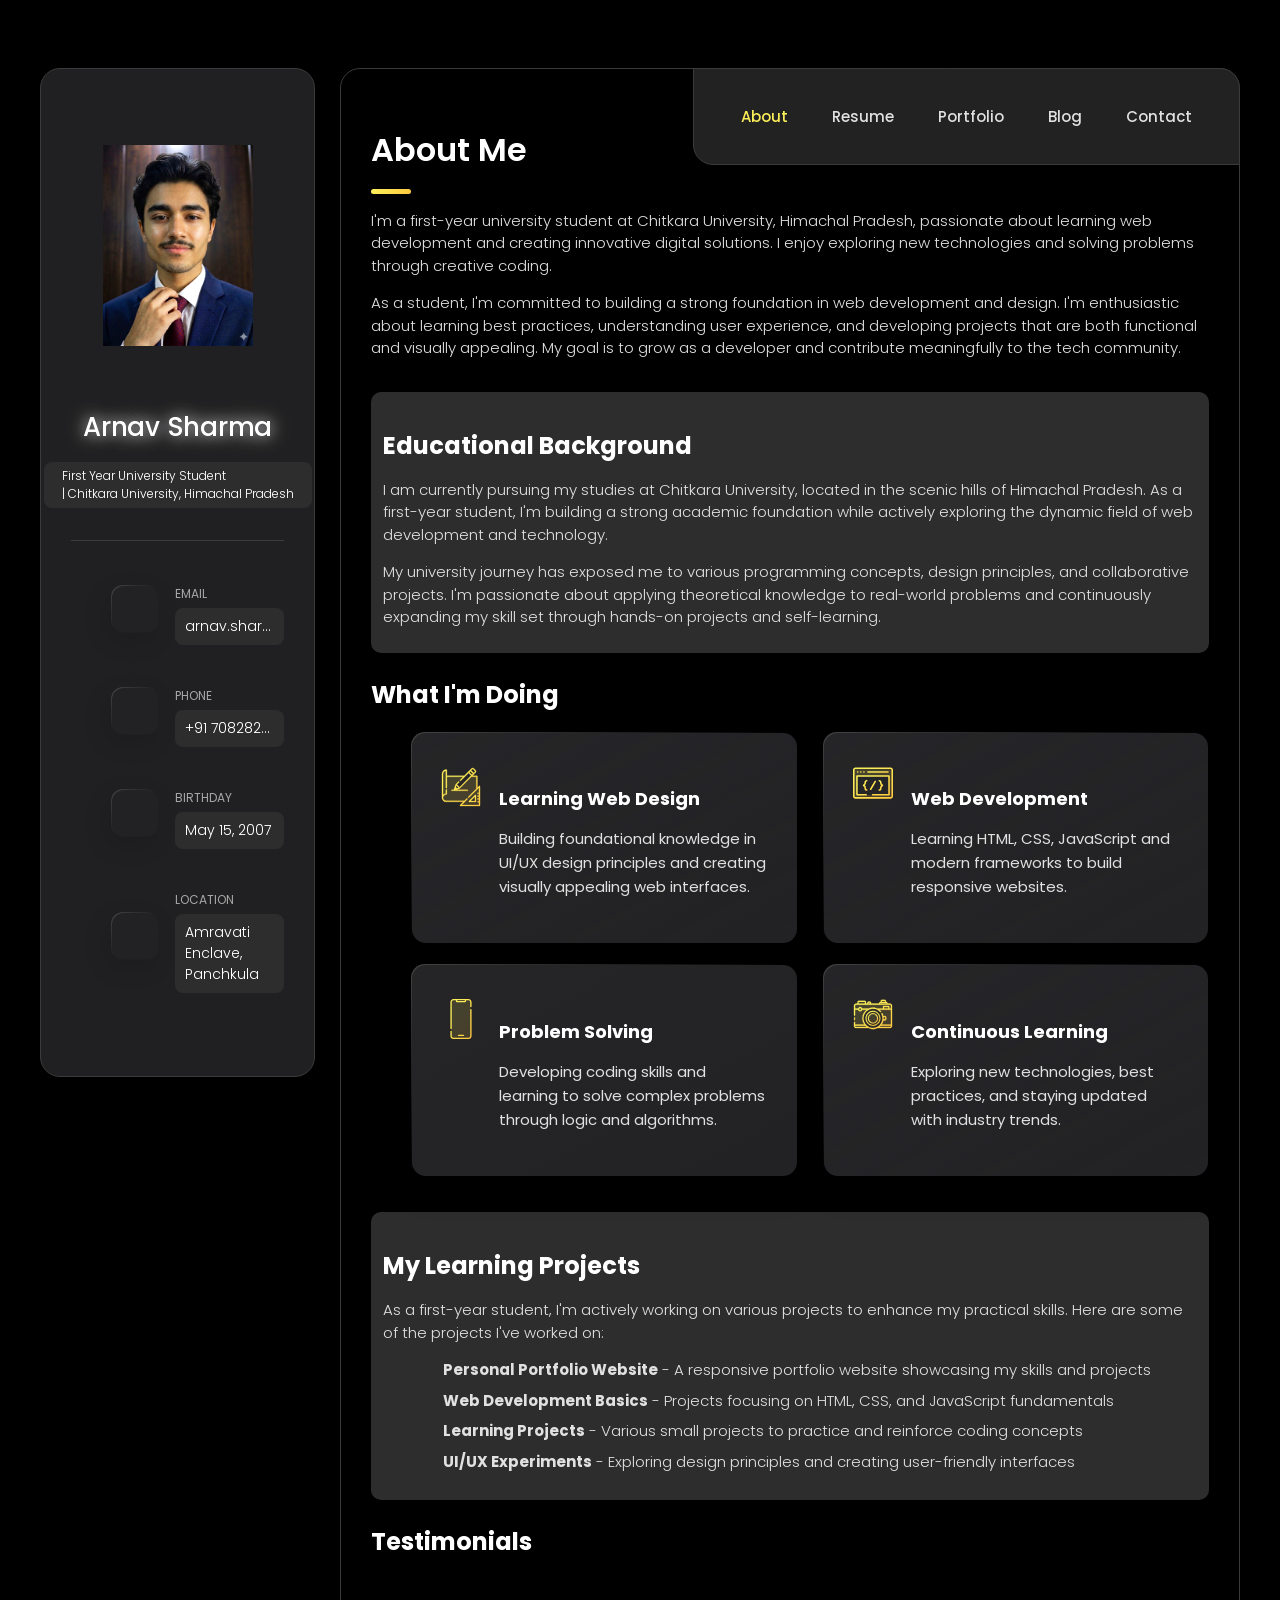
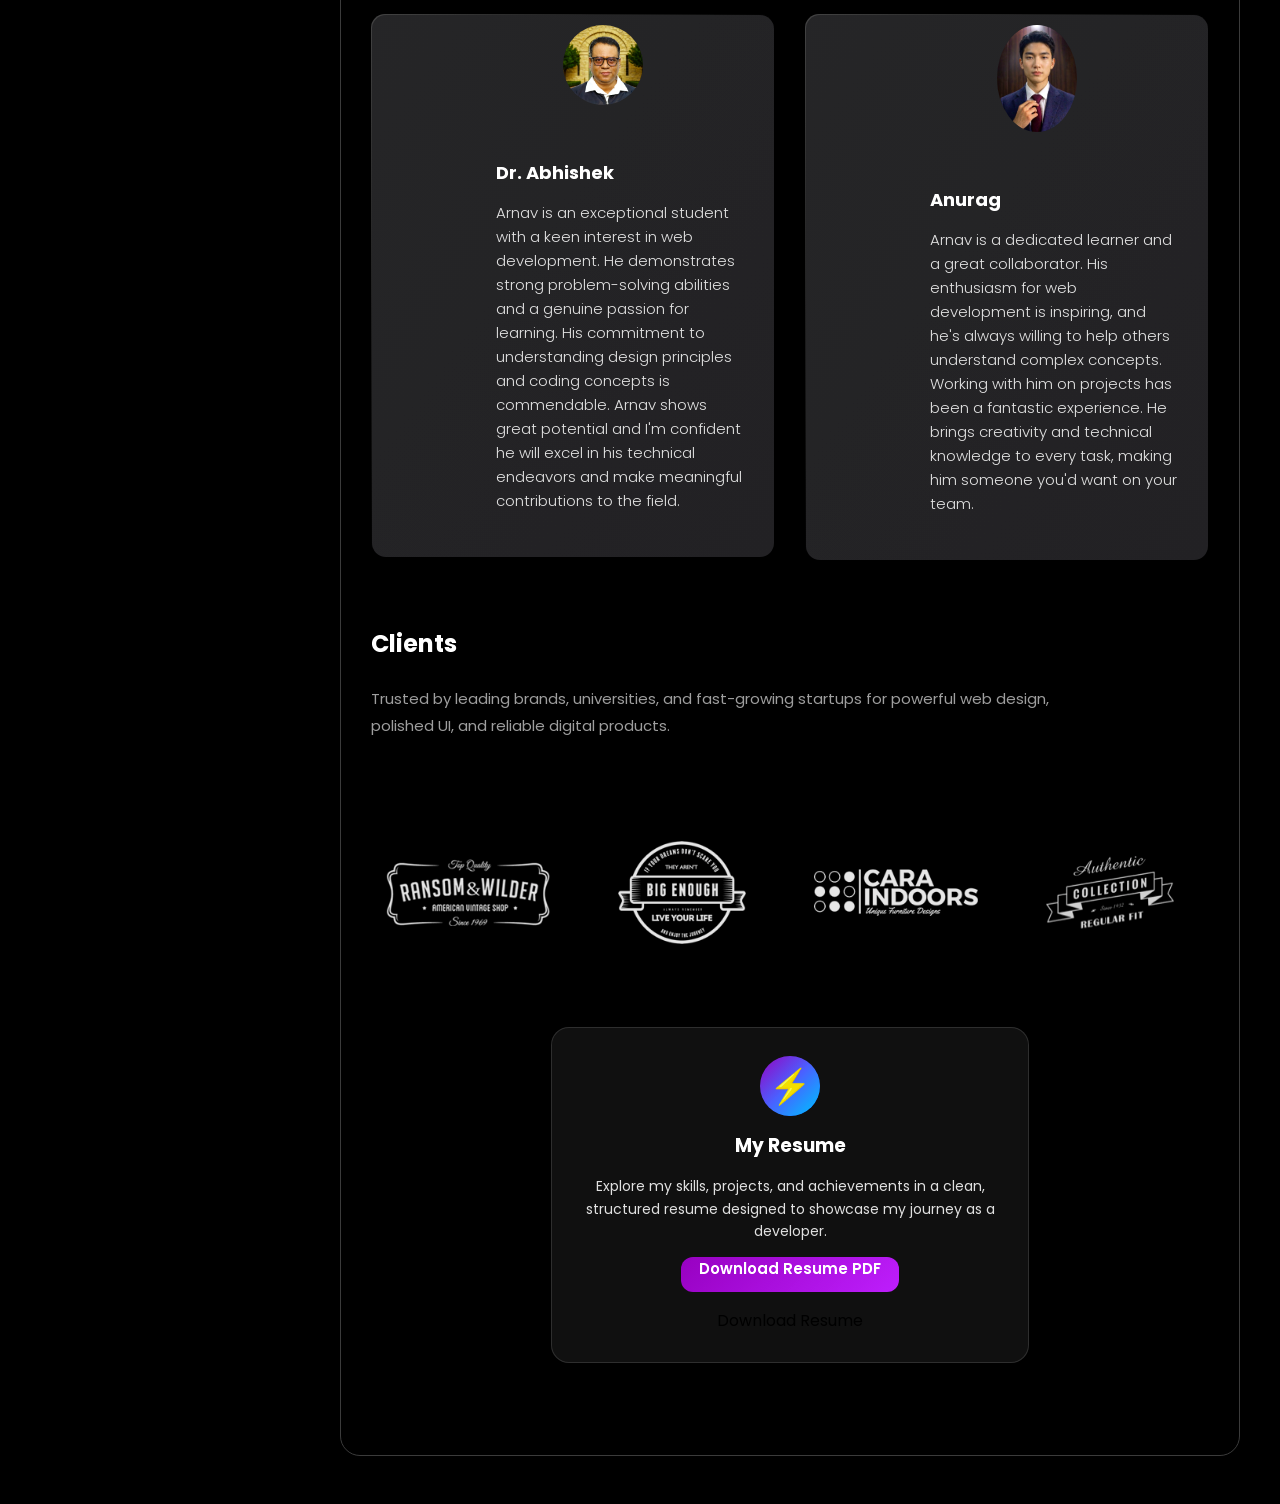
==== index.arnav.html @ 57cefc67 "Add portfolio websites files" ====
<!DOCTYPE html>
<html lang="en">

<head>
  <meta charset="UTF-8">
  <meta http-equiv="X-UA-Compatible" content="IE=edge">
  <meta name="viewport" content="width=device-width, initial-scale=1.0">
  <title>vCard - Personal Portfolio</title>

  <!--
    - favicon
  -->
  <link rel="shortcut icon" href="./assets/images/logo.ico" type="image/x-icon">

  <!--
    - custom css link
  -->
  <link rel="stylesheet" href="./assets/css/style.css">

  <!--
    - google font link
  -->
  <link rel="preconnect" href="https://fonts.googleapis.com">
  <link rel="preconnect" href="https://fonts.gstatic.com" crossorigin>
  <link href="https://fonts.googleapis.com/css2?family=Poppins:wght@300;400;500;600&display=swap" rel="stylesheet">
</head>

<body>

  <!--
    - #MAIN
  -->

  <main>

    <!--
      - #SIDEBAR
    -->

    <aside class="sidebar" data-sidebar>

      <div class="sidebar-info">

        <figure class="avatar-box">
          <img src="WhatsApp Image 2026-04-29 at 12.35.06 PM.jpeg" alt="Arnav Sharma" width="80">
        </figure>

        <div class="info-content">
          <h1 class="name" title="Arnav Sharma">Arnav Sharma</h1>

          <p class="title">First Year University Student<br>| Chitkara University, Himachal Pradesh</p>
        </div>

        <button class="info_more-btn" data-sidebar-btn>
          <span>Show Contacts</span>

          <ion-icon name="chevron-down"></ion-icon>
        </button>

      </div>

      <div class="sidebar-info_more">

        <div class="separator"></div>

        <ul class="contacts-list">

          <li class="contact-item">

            <div class="icon-box">
              <ion-icon name="mail-outline"></ion-icon>
            </div>

            <div class="contact-info">
              <p class="contact-title">Email</p>

              <a href="mailto:arnav.sharma@chitkara.edu.in" class="contact-link">arnav.sharma@chitkara.edu.in</a>
            </div>

          </li>

          <li class="contact-item">

            <div class="icon-box">
              <ion-icon name="phone-portrait-outline"></ion-icon>
            </div>

            <div class="contact-info">
              <p class="contact-title">Phone</p>

              <a href="tel:+917082828419" class="contact-link">+91 7082828419</a>
            </div>

          </li>

          <li class="contact-item">

            <div class="icon-box">
              <ion-icon name="calendar-outline"></ion-icon>
            </div>

            <div class="contact-info">
              <p class="contact-title">Birthday</p>

              <time datetime="2007-05-15">May 15, 2007</time>
            </div>

          </li>

          <li class="contact-item">

            <div class="icon-box">
              <ion-icon name="location-outline"></ion-icon>
            </div>

            <div class="contact-info">
              <p class="contact-title">Location</p>

              <address>Amravati Enclave, Panchkula</address>
            </div>

          </li>

        </ul>

        <div class="separator"></div>

        <ul class="social-list">

          <li class="social-item">
            <a href="#" class="social-link">
              <ion-icon class = "socials-icons" name="logo-facebook"></ion-icon>
            </a>
          </li>

          <li class="social-item">
            <a href="#" class="social-link">
              <ion-icon class = "socials-icons" name="logo-twitter"></ion-icon>
            </a>
          </li>

          <li class="social-item">
            <a href="#" class="social-link">
              <ion-icon class = "socials-icons" name="logo-instagram"></ion-icon>
            </a>
          </li>

        </ul>

      </div>

    </aside>





    <!--
      - #main-content
    -->

    <div class="main-content">

      <!--
        - #NAVBAR
      -->

      <nav class="navbar">

        <ul class="navbar-list">

          <li class="navbar-item">
            <button class="navbar-link  active" data-nav-link>About</button>
          </li>

          <li class="navbar-item">
            <button class="navbar-link" data-nav-link>Resume</button>
          </li>

          <li class="navbar-item">
            <button class="navbar-link" data-nav-link>Portfolio</button>
          </li>

          <li class="navbar-item">
            <button class="navbar-link" data-nav-link>Blog</button>
          </li>

          <li class="navbar-item">
            <button class="navbar-link" data-nav-link>Contact</button>
          </li>

        </ul>

      </nav>





      <!--
        - #ABOUT
      -->

      <article class="about  active" data-page="about">

        <header>
          <h2 class="h2 article-title">About me</h2>
        </header>

        <section class="about-text">
          <p>
            I'm a first-year university student at Chitkara University, Himachal Pradesh, passionate about learning web development and creating innovative digital solutions. I enjoy exploring new technologies and solving problems through creative coding.
          </p>

          <p>
            As a student, I'm committed to building a strong foundation in web development and design. I'm enthusiastic about learning best practices, understanding user experience, and developing projects that are both functional and visually appealing. My goal is to grow as a developer and contribute meaningfully to the tech community.
          </p>
        </section>
        



        <!--
          - bio
        -->

        <section class="about-bio">
          <h3 class="h3">Educational Background</h3>
          <p>
            I am currently pursuing my studies at Chitkara University, located in the scenic hills of Himachal Pradesh. As a first-year student, I'm building a strong academic foundation while actively exploring the dynamic field of web development and technology.
          </p>
          <p>
            My university journey has exposed me to various programming concepts, design principles, and collaborative projects. I'm passionate about applying theoretical knowledge to real-world problems and continuously expanding my skill set through hands-on projects and self-learning.
          </p>
        </section>


        <!--
          - service
        -->

        <section class="service">

          <h3 class="h3 service-title">What i'm doing</h3>

          <ul class="service-list">

            <li class="service-item">

              <div class="service-icon-box">
                <img src="./assets/images/icon-design.svg
                " alt="design icon" width="40">
              </div>

              <div class="service-content-box">
                <h4 class="h4 service-item-title">Learning Web Design</h4>

                <p class="service-item-text">
                  Building foundational knowledge in UI/UX design principles and creating visually appealing web interfaces.
                </p>
              </div>

            </li>

            <li class="service-item">

              <div class="service-icon-box">
                <img src="./assets/images/icon-dev.svg" alt="Web development icon" width="40">
              </div>

              <div class="service-content-box">
                <h4 class="h4 service-item-title">Web Development</h4>

                <p class="service-item-text">
                  Learning HTML, CSS, JavaScript and modern frameworks to build responsive websites.
                </p>
              </div>

            </li>

            <li class="service-item">

              <div class="service-icon-box">
                <img src="./assets/images/icon-app.svg" alt="mobile app icon" width="40">
              </div>

              <div class="service-content-box">
                <h4 class="h4 service-item-title">Problem Solving</h4>

                <p class="service-item-text">
                  Developing coding skills and learning to solve complex problems through logic and algorithms.
                </p>
              </div>

            </li>

            <li class="service-item">

              <div class="service-icon-box">
                <img src="./assets/images/icon-photo.svg" alt="camera icon" width="40">
              </div>

              <div class="service-content-box">
                <h4 class="h4 service-item-title">Continuous Learning</h4>

                <p class="service-item-text">
                  Exploring new technologies, best practices, and staying updated with industry trends.
                </p>
              </div>

            </li>

          </ul>

        </section>


        <!--
          - projects
        -->

        <section class="my-projects">
          <h3 class="h3">My Learning Projects</h3>
          <p>
            As a first-year student, I'm actively working on various projects to enhance my practical skills. Here are some of the projects I've worked on:
          </p>
          <ul style="margin-left: 20px; margin-top: 15px; color: var(--light-gray);">
            <li><strong>Personal Portfolio Website</strong> - A responsive portfolio website showcasing my skills and projects</li>
            <li><strong>Web Development Basics</strong> - Projects focusing on HTML, CSS, and JavaScript fundamentals</li>
            <li><strong>Learning Projects</strong> - Various small projects to practice and reinforce coding concepts</li>
            <li><strong>UI/UX Experiments</strong> - Exploring design principles and creating user-friendly interfaces</li>
          </ul>
        </section>


        <!--
          - testimonials
        -->

        <section class="testimonials">

          <h3 class="h3 testimonials-title">Testimonials</h3>

          <ul class="testimonials-list has-scrollbar">

            <li class="testimonials-item">
              <div class="content-card" data-testimonials-item>

                <figure class="testimonials-avatar-box">
                  <img src="bee19db7-6e1a-4651-941e-a74f822f8a01 (5).png" alt="Dr. Abhishek" width="60" data-testimonials-avatar>
                </figure>

                <h4 class="h4 testimonials-item-title" data-testimonials-title>Dr. Abhishek</h4>

                <div class="testimonials-text" data-testimonials-text>
                  <p>
                    Arnav is an exceptional student with a keen interest in web development. He demonstrates strong problem-solving abilities and a genuine passion for learning. His commitment to understanding design principles and coding concepts is commendable. Arnav shows great potential and I'm confident he will excel in his technical endeavors and make meaningful contributions to the field.
                  </p>
                </div>

              </div>
            </li>

            <li class="testimonials-item">
              <div class="content-card" data-testimonials-item>

                <figure class="testimonials-avatar-box">
                  <img src="WhatsApp Image 2026-04-29 at 10.37.47 PM.jpeg" alt="Anurag" width="60" data-testimonials-avatar>
                </figure>

                <h4 class="h4 testimonials-item-title" data-testimonials-title>Anurag</h4>

                <div class="testimonials-text" data-testimonials-text>
                  <p>
                    Arnav is a dedicated learner and a great collaborator. His enthusiasm for web development is inspiring, and he's always willing to help others understand complex concepts. Working with him on projects has been a fantastic experience. He brings creativity and technical knowledge to every task, making him someone you'd want on your team.
                  </p>
                </div>

              </div>
            </li>

          </ul>

        </section>


        <!--
          - testimonials modal
        -->

        <div class="modal-container" data-modal-container>

          <div class="overlay" data-overlay></div>

          <section class="testimonials-modal">

            <button class="modal-close-btn" data-modal-close-btn>
              <ion-icon name="close-outline"></ion-icon>
            </button>

            <div class="modal-img-wrapper">
              <figure class="modal-avatar-box">
                <img src="bee19db7-6e1a-4651-941e-a74f822f8a01 (5).png" alt="Dr. Abhishek" width="80" data-modal-img>
              </figure>

              <img src="" alt="quote icon">
            </div>

            <div class="modal-content">

              <h4 class="h3 modal-title" data-modal-title>Dr. Abhishek</h4>

              <time datetime="2025-04-28">28 April, 2025</time>

              <div data-modal-text>
                <p>
                  Arnav is an exceptional student with a keen interest in web development. He demonstrates strong problem-solving abilities and a genuine passion for learning. His commitment to understanding design principles and coding concepts is commendable. Arnav shows great potential and I'm confident he will excel in his technical endeavors and make meaningful contributions to the field.
                </p>
              </div>

            </div>

          </section>

        </div>


        <!--
          - clients
        -->

        <section class="clients">

          <h3 class="h3 clients-title">Clients</h3>
          <p class="clients-desc">Trusted by leading brands, universities, and fast-growing startups for powerful web design, polished UI, and reliable digital products.</p>

          <div class="clients-summary highlights-grid">
            <article class="highlight-card">
              <ion-icon name="rocket-outline"></ion-icon>
              <h4>6+ strategic partners</h4>
              <p>Ongoing collaborations with teams focused on quality, speed, and strong user experiences.</p>
            </article>
            <article class="highlight-card">
              <ion-icon name="shield-checkmark-outline"></ion-icon>
              <h4>Trusted delivery</h4>
              <p>Design and development solutions shaped for long-term growth and modern digital standards.</p>
            </article>
          </div>

          <ul class="clients-list has-scrollbar">

            <li class="clients-item">
              <a href="#">
                <img src="./assets/images/logo-1-color.png" alt="client logo">
              </a>
            </li>

            <li class="clients-item">
              <a href="#">
                <img src="./assets/images/logo-2-color.png" alt="client logo">
              </a>
            </li>

            <li class="clients-item">
              <a href="#">
                <img src="./assets/images/logo-3-color.png" alt="client logo">
              </a>
            </li>

            <li class="clients-item">
              <a href="#">
                <img src="./assets/images/logo-4-color.png" alt="client logo">
              </a>
            </li>

            <li class="clients-item">
              <a href="#">
                <img src="./assets/images/logo-5-color.png" alt="client logo">
              </a>
            </li>

            <li class="clients-item">
              <a href="#">
                <img src="./assets/images/logo-6-color.png" alt="client logo">
              </a>
            </li>

          </ul>

        </section>
        <section class="resume" data-page="resume">

          <!-- Download Resume Section -->
<section class="download-resume">

  <div class="download-card">

    <div class="download-icon">⚡</div>

    <h3>My Resume</h3>

    <p>
      Explore my skills, projects, and achievements in a clean, structured resume designed to showcase my journey as a developer.
    </p>

    <button class="download-btn" onclick="downloadResume()">
  Download Resume PDF
</button>
<button onclick="downloadResume()">Download Resume</button>

</section>





  <!-- ✅ Your Resume Download (ONLY HERE) -->
  
      </article>
      <!-- Download Resume Section -->









      <!--
        - #RESUME
      -->

      <article class="resume" data-page="resume">

        <header>
          <h2 class="h2 article-title">Resume</h2>
        </header>

        <section class="timeline">

          <div class="title-wrapper">
            <div class="icon-box">
              <ion-icon name="book-outline"></ion-icon>
            </div>

            <h3 class="h3">Education</h3>
          </div>

          <ol class="timeline-list">

            <li class="timeline-item">

              <h4 class="h4 timeline-item-title">Chitkara University</h4>

              <span>2025 — Present</span>

              <ul class="timeline-point-list">
                <li>Studying Computer Science/Engineering with a strong focus on web development and JavaScript.</li>
                <li>Learning programming concepts, software design principles, and modern front-end development.</li>
                <li>Building hands-on projects and exploring emerging technologies through practice.</li>
              </ul>

            </li>

            <li class="timeline-item">

              <h4 class="h4 timeline-item-title">Senior Secondary Education — Amravati Vidyalaya</h4>

              <span>2022 — 2024</span>

              <ul class="timeline-point-list">
                <li>Completed the Science stream with emphasis on Physics, Chemistry, Mathematics, and introductory JavaScript.</li>
                <li>Developed strong analytical skills, lab experience, and disciplined study habits.</li>
                <li>Participated in science projects, academic competitions, and collaborative learning activities.</li>
              </ul>

            </li>

            <li class="timeline-item">

              <h4 class="h4 timeline-item-title">Secondary Education — Hansraj Public School</h4>

              <span>2020 — 2022</span>

              <ul class="timeline-point-list">
                <li>Studied with high performance in mathematics, science, and English.</li>
                <li>Built a solid academic foundation and gained experience in technology and creative co-curriculars.</li>
                <li>Developed leadership, teamwork, and time management through clubs and events.</li>
              </ul>

            </li>

          </ol>

        </section>

        <section class="timeline">

          <div class="title-wrapper">
            <div class="icon-box">
              <ion-icon name="book-outline"></ion-icon>
            </div>

            <h3 class="h3">Experience</h3>
          </div>

          <ol class="timeline-list">

            <li class="timeline-item">

              <h4 class="h4 timeline-item-title">JavaScript Learning</h4>

              <span>2026 — Present</span>

              <p class="timeline-text">
                Actively learning JavaScript fundamentals, DOM manipulation, and interactive web behavior. Building small projects and practicing problem-solving with scripts, event handling, and modern JavaScript features.
              </p>

            </li>

            <li class="timeline-item">

              <h4 class="h4 timeline-item-title">Web Development Learner</h4>

              <span>2025 — Present</span>

              <p class="timeline-text">
                Currently learning and building web development skills. Working on various projects including responsive websites, HTML/CSS layouts, and JavaScript functionality. Continuously improving my understanding of design patterns and best practices.
              </p>

            </li>

            <li class="timeline-item">

              <h4 class="h4 timeline-item-title">Programming Fundamentals</h4>

              <span>2024 — 2025</span>

              <p class="timeline-text">
                Studied core programming concepts and problem-solving techniques. Developed skills in various programming languages and learned algorithmic thinking. Completed multiple coding exercises and small projects to strengthen coding abilities.
              </p>

            </li>

            <li class="timeline-item">

              <h4 class="h4 timeline-item-title">Project Collaborator</h4>

              <span>2025 — Present</span>

              <p class="timeline-text">
                Collaborated with peers on academic and learning projects. Participated in team-based activities to understand software development workflows. Gained experience in version control, code organization, and collaborative problem-solving.
              </p>

            </li>

          </ol>

        </section>

        <section class="timeline">

          <div class="title-wrapper">
            <div class="icon-box">
              <ion-icon name="rocket-outline"></ion-icon>
            </div>

            <h3 class="h3">Activities</h3>
          </div>

          <ul class="timeline-point-list activities-list">
            <li>Participated in Hackathon HackIndia, collaborating on project ideas and learning rapid prototyping.</li>
            <li>Took part in coding competitions and team challenges to improve problem-solving and technical skills.</li>
            <li>Engaged in community tech events, workshops, and hackathon presentations.</li>
          </ul>

        </section>

        <section class="skill">

          <h3 class="h3 skills-title">My skills</h3>

          <ul class="skills-list content-card">

            <li class="skills-item">
              <div class="title-wrapper">
                <h5 class="h5">HTML</h5>
                <data value="85">85%</data>
              </div>
              <div class="skill-progress-bg">
                <div class="skill-progress-fill" style="width: 85%;"></div>
              </div>
            </li>

            <li class="skills-item">
              <div class="title-wrapper">
                <h5 class="h5">CSS</h5>
                <data value="80">80%</data>
              </div>
              <div class="skill-progress-bg">
                <div class="skill-progress-fill" style="width: 80%;"></div>
              </div>
            </li>

            <li class="skills-item">
              <div class="title-wrapper">
                <h5 class="h5">JavaScript</h5>
                <data value="70">70%</data>
              </div>
              <div class="skill-progress-bg">
                <div class="skill-progress-fill" style="width: 70%;"></div>
              </div>
            </li>

            <li class="skills-item">
              <div class="title-wrapper">
                <h5 class="h5">Problem Solving</h5>
                <data value="75">75%</data>
              </div>
              <div class="skill-progress-bg">
                <div class="skill-progress-fill" style="width: 75%;"></div>
              </div>
            </li>

            <li class="skills-item">
              <div class="title-wrapper">
                <h5 class="h5">UI/UX Design</h5>
                <data value="65">65%</data>
              </div>
              <div class="skill-progress-bg">
                <div class="skill-progress-fill" style="width: 65%;"></div>
              </div>
            </li>

            <li class="skills-item">
              <div class="title-wrapper">
                <h5 class="h5">WordPress</h5>
                <data value="55">55%</data>
              </div>
              <div class="skill-progress-bg">
                <div class="skill-progress-fill" style="width: 55%;"></div>
              </div>
            </li>

          </ul>

        </section>

      </article>





      <!--
        - #PORTFOLIO
      -->

      <article class="portfolio" data-page="portfolio">

        <header>
          <h2 class="h2 article-title">Portfolio</h2>
          <p class="portfolio-desc">Showcase of my projects and learning journey in web development, design, and applications.</p>
        </header>

        <section class="portfolio-stats">
          <div class="stat-box">
            <h4>9+</h4>
            <p>Projects Completed</p>
          </div>
          <div class="stat-box">
            <h4>5</h4>
            <p>Categories</p>
          </div>
          <div class="stat-box">
            <h4>100%</h4>
            <p>Client Satisfaction</p>
          </div>
        </section>

        <section class="projects">
         

          <ul class="filter-list">

            <li class="filter-item">
              <button class="active" data-filter-btn>All</button>
            </li>

            <li class="filter-item">
              <button data-filter-btn>Web design</button>
            </li>

            <li class="filter-item">
              <button data-filter-btn>Applications</button>
            </li>

            <li class="filter-item">
              <button data-filter-btn>Web development</button>
            </li>

            <li class="filter-item">
              <button data-filter-btn>Responsive</button>
            </li>

          </ul>

          <div class="filter-select-box">

            <button class="filter-select" data-select>

              <div class="select-value" data-selecct-value>Select category</div>

              <div class="select-icon">
                <ion-icon name="chevron-down"></ion-icon>
              </div>

            </button>

            <ul class="select-list">

              <li class="select-item">
                <button data-select-item>All</button>
              </li>

              <li class="select-item">
                <button data-select-item>Web design</button>
              </li>

              <li class="select-item">
                <button data-select-item>Applications</button>
              </li>

              <li class="select-item">
                <button data-select-item>Web development</button>
              </li>

            </ul>

          </div>

          <ul class="project-list">

            <li class="project-item  active" data-filter-item data-category="web development">
              <a href="#">

                <figure class="project-img">
                  <div class="project-item-icon-box">
                    <ion-icon name="eye-outline"></ion-icon>
                  </div>

                  <img src="https://blog.hubspot.com/hubfs/Google%20Drive%20Integration/Financial%20website%20design_12023-4.png" alt="finance" loading="lazy">
                </figure>

                <h3 class="project-title">Finance</h3>

                <p class="project-category">Web development</p>

              </a>
            </li>

            <li class="project-item  active" data-filter-item data-category="web development">
              <a href="#">

                <figure class="project-img">
                  <div class="project-item-icon-box">
                    <ion-icon name="eye-outline"></ion-icon>
                  </div>

                  <img src=".\assets\images\project-2.png" alt="orizon" loading="lazy">
                </figure>

                <h3 class="project-title">Orizon</h3>

                <p class="project-category">Web development</p>

              </a>
            </li>

            <li class="project-item  active" data-filter-item data-category="web design">
              <a href="#">

                <figure class="project-img">
                  <div class="project-item-icon-box">
                    <ion-icon name="eye-outline"></ion-icon>
                  </div>

                  <img src="https://cdn.dribbble.com/userupload/17810991/file/original-baef65b2e71393dd1ece69d0d4446f4d.png?resize=1600x1200" alt="fundo" loading="lazy">
                </figure>

                <h3 class="project-title">Fundo</h3>

                <p class="project-category">Web design</p>

              </a>
            </li>

            <li class="project-item  active" data-filter-item data-category="applications">
              <a href="#">

                <figure class="project-img">
                  <div class="project-item-icon-box">
                    <ion-icon name="eye-outline"></ion-icon>
                  </div>

                  <img src="https://r.tourboxtech.com/file/202305/WallpaperAccess.jpg" alt="brawlhalla" loading="lazy">
                </figure>

                <h3 class="project-title">Brawlhalla</h3>

                <p class="project-category">Applications</p>

              </a>
            </li>

            <li class="project-item  active" data-filter-item data-category="web design">
              <a href="#">

                <figure class="project-img">
                  <div class="project-item-icon-box">
                    <ion-icon name="eye-outline"></ion-icon>
                  </div>

                  <img src="./assets/images/project-5.png" alt="dsm." loading="lazy">
                </figure>

                <h3 class="project-title">Product Design</h3>

                <p class="project-category">Web design</p>

              </a>
            </li>

            <li class="project-item  active" data-filter-item data-category="web design">
              <a href="#">

                <figure class="project-img">
                  <div class="project-item-icon-box">
                    <ion-icon name="eye-outline"></ion-icon>
                  </div>

                  <img src="./assets/images/project-6.png" alt="metaspark" loading="lazy">
                </figure>

                <h3 class="project-title">MetaSpark</h3>

                <p class="project-category">Web design</p>

              </a>
            </li>

            <li class="project-item  active" data-filter-item data-category="web development">
              <a href="#">

                <figure class="project-img">
                  <div class="project-item-icon-box">
                    <ion-icon name="eye-outline"></ion-icon>
                  </div>

                  <img src="./assets/images/project-7.png" alt="summary" loading="lazy">
                </figure>

                <h3 class="project-title">Summary</h3>

                <p class="project-category">Web development</p>

              </a>
            </li>

            <li class="project-item  active" data-filter-item data-category="applications">
              <a href="#">

                <figure class="project-img">
                  <div class="project-item-icon-box">
                    <ion-icon name="eye-outline"></ion-icon>
                  </div>

                  <img src="https://graphicsfamily.com/wp-content/uploads/edd/2020/11/Free-Typography-Logo-Design-GraphicsFamily-scaled.jpg" alt="task manager" loading="lazy">
                </figure><br>

                <h3 class="project-title">Logo Design</h3>

                <p class="project-category">Applications</p>

              </a>
            </li>

            <li class="project-item  active" data-filter-item data-category="web development">
              <a href="#">

                <figure class="project-img">
                  <div class="project-item-icon-box">
                    <ion-icon name="eye-outline"></ion-icon>
                  </div>

                  <img src="https://c8.alamy.com/comp/2X6TCM1/[base64].jpg" alt="arrival" loading="lazy">
                </figure>

                <h3 class="project-title">Arrival</h3>

                <p class="project-category">Web development</p>

              </a>
            </li>

            <li class="project-item  active" data-filter-item data-category="responsive">
              <a href="#">

                <figure class="project-img">
                  <div class="project-item-icon-box">
                    <ion-icon name="eye-outline"></ion-icon>
                  </div>

                  <img src="https://tse4.mm.bing.net/th/id/OIP.7Hppai4JUJ5qwaAnyV5zDAHaEe?pid=Api&P=0&h=180" alt="responsive portfolio" loading="lazy">
                </figure>

                <h3 class="project-title">E-Commerce Platform</h3>

                <p class="project-category">Responsive</p>
                <div class="project-description">Modern online shopping platform with cart functionality and payment integration.</div>

              </a>
            </li>

            <li class="project-item  active" data-filter-item data-category="web development">
              <a href="#">

                <figure class="project-img">
                  <div class="project-item-icon-box">
                    <ion-icon name="eye-outline"></ion-icon>
                  </div>

                  <img src="./assets/images/project-2.png" alt="js framework" loading="lazy">
                </figure>

                <h3 class="project-title">Task Management App</h3>

                <p class="project-category">Web development</p>
                <div class="project-description">Interactive task tracker with local storage and real-time updates using JavaScript.</div>

              </a>
            </li>

            <li class="project-item  active" data-filter-item data-category="web design">
              <a href="#">

                <figure class="project-img">
                  <div class="project-item-icon-box">
                    <ion-icon name="eye-outline"></ion-icon>
                  </div>

                  <img src="./assets/images/project-3.jpg" alt="design system" loading="lazy">
                </figure>

                <h3 class="project-title">Design System</h3>

                <p class="project-category">Web design</p>
                <div class="project-description">Complete UI component library with comprehensive style guide and documentation.</div>

              </a>
            </li>

            <li class="project-item  active" data-filter-item data-category="responsive">
              <a href="#">

                <figure class="project-img">
                  <div class="project-item-icon-box">
                    <ion-icon name="eye-outline"></ion-icon>
                  </div>

                  <img src="https://mir-s3-cdn-cf.behance.net/project_modules/max_1200/d3d5cb189706457.65afb4fd935aa.png" alt="mobile app" loading="lazy">
                </figure>

                <h3 class="project-title">Weather Dashboard</h3>

                <p class="project-category">Responsive</p>
                <div class="project-description">Real-time weather tracking with API integration and responsive mobile-first design.</div>

              </a>
            </li>

          </ul>

        </section>

        <section class="project-details">
          <h3 class="h3">Project Highlights</h3>
          <div class="highlights-grid">
            <div class="highlight-card">
              <ion-icon name="code-outline"></ion-icon>
              <h4>Clean Code</h4>
              <p>Well-organized, maintainable code following best practices and design patterns</p>
            </div>
            <div class="highlight-card">
              <ion-icon name="phone-portrait-outline"></ion-icon>
              <h4>Responsive Design</h4>
              <p>Mobile-first approach ensuring perfect display on all devices and screen sizes</p>
            </div>
            <div class="highlight-card">
              <ion-icon name="rocket-outline"></ion-icon>
              <h4>Performance</h4>
              <p>Optimized for speed with efficient loading and smooth user interactions</p>
            </div>
            <div class="highlight-card">
              <ion-icon name="accessibility-outline"></ion-icon>
              <h4>Accessibility</h4>
              <p>WCAG compliant with proper semantic HTML and keyboard navigation</p>
            </div>
          </div>
        </section>

      </article>





      <!--
        - #BLOG
      -->

      <article class="blog" data-page="blog">

        <header>
          <h2 class="h2 article-title">Blog</h2>
          <p class="blog-desc">Insights, tutorials, and stories about web development, design, and learning journey.</p>

          <div class="blog-info-cards">
            <article class="blog-info-card">
              <h4>8 Articles</h4>
              <p>Detailed tutorials, guides, and stories to help you grow as a web developer.</p>
            </article>
            <article class="blog-info-card">
              <h4>5 Categories</h4>
              <p>Learning, Design, JavaScript, UI/UX, and Development.</p>
            </article>
            <article class="blog-info-card">
              <h4>Featured Topic</h4>
              <p>Responsive layout, modern CSS, and interactive UI patterns.</p>
            </article>
          </div>

          <div class="blog-highlight-card">
            <h4>🎯 Featured Development Focus</h4>
            <p>Master advanced techniques for optimal UI rendering, efficient component architecture, and enhanced frontend performance.</p>
          </div>
        </header>

        <section class="blog-search">
          <div class="search-container">
            <div class="search-wrapper">
              <ion-icon class="search-icon" name="search-outline"></ion-icon>
              <input type="text" placeholder="Search blog posts..." class="blog-search-input" id="blogSearchInput">
              <button class="search-clear-btn" id="searchClearBtn" title="Clear search">
                <ion-icon name="close-circle-outline"></ion-icon>
              </button>
              <button class="search-voice-btn" id="searchVoiceBtn" title="Voice search">
                <ion-icon name="mic-outline"></ion-icon>
              </button>
            </div>
            <div class="search-results-info" id="searchResultsInfo"></div>
          </div>
          <div class="blog-tags">
            <button class="tag-filter active" data-tag="all">All</button>
            <button class="tag-filter" data-tag="learning">Learning</button>
            <button class="tag-filter" data-tag="design">Design</button>
            <button class="tag-filter" data-tag="javascript">JavaScript</button>
            <button class="tag-filter" data-tag="ui-ux">UI/UX</button>
            <button class="tag-filter" data-tag="development">Development</button>
          </div>
        </section>

        <section class="blog-posts">

          <ul class="blog-posts-list" id="blogPostsList">

            <li class="blog-post-item" data-blog-category="learning">
              <a href="#">

                <figure class="blog-banner-box">
                  <img src="./assets/images/blog-1.jpg" alt="Getting Started with Web Development" loading="lazy">
                  <span class="read-time">5 min read</span>
                </figure>

                <div class="blog-content">

                  <span class="blog-post-badge">⭐ Popular</span>

                  <div class="blog-meta">
                    <p class="blog-category">Learning</p>

                    <span class="dot"></span>

                    <time datetime="2025-04-28">April 28, 2025</time>
                  </div>

                  <h3 class="h3 blog-item-title">Getting Started with Web Development</h3>

                  <p class="blog-text">
                    A complete guide on how to start your journey in web development, including essential tools, resources, and best practices to follow as a beginner. Learn the foundational skills needed to build modern websites.
                  </p>
                  <button class="read-more-btn">Read More</button>

                  <div class="blog-engagement-stats">
                    <span class="blog-stat"><ion-icon name="eye-outline"></ion-icon> 2.3K views</span>
                    <span class="blog-stat"><ion-icon name="heart-outline"></ion-icon> 156 likes</span>
                    <span class="blog-stat"><ion-icon name="chatbubble-outline"></ion-icon> 28 comments</span>
                  </div>

                  <div class="blog-tags-list">
                    <span class="blog-tag">HTML</span>
                    <span class="blog-tag">CSS</span>
                    <span class="blog-tag">Beginner</span>
                  </div>

                </div>

              </a>
            </li>

            <li class="blog-post-item" data-blog-category="design">
              <a href="#">

                <figure class="blog-banner-box">
                  <img src="./assets/images/blog-2.jpg" alt="Mastering CSS for Responsive Design" loading="lazy">
                  <span class="read-time">8 min read</span>
                </figure>

                <div class="blog-content">

                  <span class="blog-post-badge">🔥 Trending</span>

                  <div class="blog-meta">
                    <p class="blog-category">Design</p>

                    <span class="dot"></span>

                    <time datetime="2025-04-20">April 20, 2025</time>
                  </div>

                  <h3 class="h3 blog-item-title">Mastering CSS for Responsive Design</h3>

                  <p class="blog-text">
                    Learn how to create responsive websites using modern CSS techniques and media queries that work across all devices seamlessly. Master flexbox and grid for powerful layouts.
                  </p>
                  <button class="read-more-btn">Read More</button>

                  <div class="blog-engagement-stats">
                    <span class="blog-stat"><ion-icon name="eye-outline"></ion-icon> 3.1K views</span>
                    <span class="blog-stat"><ion-icon name="heart-outline"></ion-icon> 203 likes</span>
                    <span class="blog-stat"><ion-icon name="chatbubble-outline"></ion-icon> 45 comments</span>
                  </div>

                  <div class="blog-tags-list">
                    <span class="blog-tag">CSS</span>
                    <span class="blog-tag">Responsive</span>
                    <span class="blog-tag">Layout</span>
                  </div>

                </div>

              </a>
            </li>

            <li class="blog-post-item" data-blog-category="javascript">
              <a href="#">

                <figure class="blog-banner-box">
                  <img src="./assets/images/blog-3.jpg" alt="JavaScript Fundamentals" loading="lazy">
                  <span class="read-time">10 min read</span>
                </figure>

                <div class="blog-content">

                  <span class="blog-post-badge">💡 Featured</span>

                  <div class="blog-meta">
                    <p class="blog-category">JavaScript</p>

                    <span class="dot"></span>

                    <time datetime="2025-04-15">April 15, 2025</time>
                  </div>

                  <h3 class="h3 blog-item-title">JavaScript Fundamentals for Beginners</h3>

                  <p class="blog-text">
                    Explore the core concepts of JavaScript including variables, functions, and event handling to build interactive websites. Master the essentials of this powerful language.
                  </p>
                  <button class="read-more-btn">Read More</button>

                  <div class="blog-engagement-stats">
                    <span class="blog-stat"><ion-icon name="eye-outline"></ion-icon> 1.8K views</span>
                    <span class="blog-stat"><ion-icon name="heart-outline"></ion-icon> 134 likes</span>
                    <span class="blog-stat"><ion-icon name="chatbubble-outline"></ion-icon> 32 comments</span>
                  </div>

                  <div class="blog-tags-list">
                    <span class="blog-tag">JavaScript</span>
                    <span class="blog-tag">Functions</span>
                    <span class="blog-tag">Interactivity</span>
                  </div>

                </div>

              </a>
            </li>

            <li class="blog-post-item" data-blog-category="ui-ux">
              <a href="#">

                <figure class="blog-banner-box">
                  <img src="./assets/images/blog-4.jpg" alt="Creating User-Friendly Interfaces" loading="lazy">
                  <span class="read-time">7 min read</span>
                </figure>

                <div class="blog-content">

                  <div class="blog-meta">
                    <p class="blog-category">UI/UX</p>

                    <span class="dot"></span>

                    <time datetime="2025-04-10">April 10, 2025</time>
                  </div>

                  <h3 class="h3 blog-item-title">Creating User-Friendly Interfaces</h3>

                  <p class="blog-text">
                    Best practices for designing intuitive user interfaces that provide excellent user experience and accessibility. Learn principles that make your designs shine.
                  </p>
                  <button class="read-more-btn">Read More</button>

                  <div class="blog-tags-list">
                    <span class="blog-tag">UX</span>
                    <span class="blog-tag">Accessibility</span>
                    <span class="blog-tag">Design</span>
                  </div>

                </div>

              </a>
            </li>

            <li class="blog-post-item" data-blog-category="development">
              <a href="#">

                <figure class="blog-banner-box">
                  <img src="./assets/images/blog-5.jpg" alt="Understanding Web Design Principles" loading="lazy">
                  <span class="read-time">6 min read</span>
                </figure>

                <div class="blog-content">

                  <div class="blog-meta">
                    <p class="blog-category">Development</p>

                    <span class="dot"></span>

                    <time datetime="2025-04-05">April 5, 2025</time>
                  </div>

                  <h3 class="h3 blog-item-title">Understanding Web Design Principles</h3>

                  <p class="blog-text">
                    Learn about spacing, typography, color theory, and layout principles that form the foundation of good web design. Create visually stunning websites.
                  </p>
                  <button class="read-more-btn">Read More</button>

                  <div class="blog-tags-list">
                    <span class="blog-tag">Design</span>
                    <span class="blog-tag">Typography</span>
                    <span class="blog-tag">Colors</span>
                  </div>

                </div>

              </a>
            </li>

            <li class="blog-post-item" data-blog-category="learning">
              <a href="#">

                <figure class="blog-banner-box">
                  <img src="./assets/images/blog-6.jpg" alt="Version Control with Git" loading="lazy">
                  <span class="read-time">9 min read</span>
                </figure>

                <div class="blog-content">

                  <div class="blog-meta">
                    <p class="blog-category">Learning</p>

                    <span class="dot"></span>

                    <time datetime="2025-03-28">March 28, 2025</time>
                  </div>

                  <h3 class="h3 blog-item-title">Version Control with Git & GitHub</h3>

                  <p class="blog-text">
                    Master Git and GitHub for version control and collaboration. Learn essential commands and workflows to manage your projects effectively and work with teams.
                  </p>
                  <button class="read-more-btn">Read More</button>

                  <div class="blog-tags-list">
                    <span class="blog-tag">Git</span>
                    <span class="blog-tag">GitHub</span>
                    <span class="blog-tag">Collaboration</span>
                  </div>

                </div>

              </a>
            </li>

            <li class="blog-post-item" data-blog-category="javascript">
              <a href="#">

                <figure class="blog-banner-box">
                  <img src="./assets/images/blog-1.jpg" alt="Advanced JavaScript Techniques" loading="lazy">
                  <span class="read-time">12 min read</span>
                </figure>

                <div class="blog-content">

                  <div class="blog-meta">
                    <p class="blog-category">JavaScript</p>

                    <span class="dot"></span>

                    <time datetime="2025-03-20">March 20, 2025</time>
                  </div>

                  <h3 class="h3 blog-item-title">Advanced JavaScript Techniques</h3>

                  <p class="blog-text">
                    Dive deeper into JavaScript with ES6 features, async/await, closures, and functional programming. Elevate your coding skills and write more efficient code.
                  </p>
                  <button class="read-more-btn">Read More</button>

                  <div class="blog-tags-list">
                    <span class="blog-tag">JavaScript</span>
                    <span class="blog-tag">ES6</span>
                    <span class="blog-tag">Advanced</span>
                  </div>

                </div>

              </a>
            </li>

            <li class="blog-post-item" data-blog-category="design">
              <a href="#">

                <figure class="blog-banner-box">
                  <img src="./assets/images/blog-2.jpg" alt="Color Theory in Web Design" loading="lazy">
                  <span class="read-time">6 min read</span>
                </figure>

                <div class="blog-content">

                  <div class="blog-meta">
                    <p class="blog-category">Design</p>

                    <span class="dot"></span>

                    <time datetime="2025-03-15">March 15, 2025</time>
                  </div>

                  <h3 class="h3 blog-item-title">Color Theory in Web Design</h3>

                  <p class="blog-text">
                    Understand color psychology and how to use color palettes effectively in your designs. Create harmonious and appealing visual experiences for your users.
                  </p>
                  <button class="read-more-btn">Read More</button>

                  <div class="blog-tags-list">
                    <span class="blog-tag">Colors</span>
                    <span class="blog-tag">Design</span>
                    <span class="blog-tag">UX</span>
                  </div>

                </div>

              </a>
            </li>

          </ul>

          <div class="no-results-message" id="noResultsMessage" hidden>
            <ion-icon name="alert-circle-outline"></ion-icon>
            <p>No blog posts matched your search. Try another keyword or filter.</p>
          </div>

        </section>

      </article>





      <!--
        - #CONTACT
      -->

      <article class="contact" data-page="contact">

        <header>
          <h2 class="h2 article-title">Contact</h2>
        </header>

        <section class="contact-intro">
          <div class="contact-response-badge">
            <ion-icon name="checkmark-circle-outline"></ion-icon>
            <span>⚡ Typically responds within 24 hours</span>
          </div>

          <p class="contact-intro-text">
            Want to start a project, ask a question, or just say hello? Use the form below or connect directly through the quick contact details.
          </p>

          <div class="contact-highlight-card">
            <h4>💼 Ready for Your Next Project</h4>
            <p>Dedicated support, professional solutions, and expertise in web design, development, and digital transformation.</p>
          </div>

          <div class="contact-summary-cards">
            <article class="contact-summary-card">
              <ion-icon name="mail-outline"></ion-icon>
              <div>
                <p>Email</p>
                <a href="mailto:arnav.sharma@chitkara.edu.in">arnav.sharma@chitkara.edu.in</a>
              </div>
            </article>
            <article class="contact-summary-card">
              <ion-icon name="call-outline"></ion-icon>
              <div>
                <p>Phone</p>
                <a href="tel:+917082828419">+91 7082828419</a>
              </div>
            </article>
            <article class="contact-summary-card">
              <ion-icon name="location-outline"></ion-icon>
              <div>
                <p>Location</p>
                <span>Amravati Enclave, Panchkula</span>
              </div>
            </article>
          </div>

          <div class="contact-trust-section">
            <div class="trust-item">
              <ion-icon name="shield-checkmark-outline"></ion-icon>
              <span>✓ Verified & Trusted Professional</span>
            </div>
            <div class="trust-item">
              <ion-icon name="star-outline"></ion-icon>
              <span>⭐ 100% Client Satisfaction</span>
            </div>
            <div class="trust-item">
              <ion-icon name="time-outline"></ion-icon>
              <span>⏱️ On-Time Project Delivery</span>
            </div>
          </div>

          <div class="contact-actions">
            <a href="mailto:arnav.sharma@chitkara.edu.in" class="contact-action-btn">
              <ion-icon name="mail-outline"></ion-icon>
              <span>Email Now</span>
            </a>
            <a href="https://wa.me/917082828419?text=Hello%20Arnav%2C%20I%20would%20like%20to%20connect%20with%20you" target="_blank" rel="noreferrer" class="contact-action-btn">
              <ion-icon name="logo-whatsapp"></ion-icon>
              <span>WhatsApp</span>
            </a>
            <a href="#" class="contact-action-btn">
              <ion-icon name="logo-linkedin"></ion-icon>
              <span>LinkedIn</span>
            </a>
          </div>
        </section>

        <section class="contact-grid">

          <section class="mapbox" data-mapbox>
            <figure>
              <iframe
                src="https://www.google.com/maps/embed?pb=!1m18!1m12!1m3!1d3444!2d76.8498!3d30.6942!2m3!1f0!2f0!3f0!3m2!1i1024!2i768!4f13.1!3m3!1m2!1s0x390fed3c3c3c3c3c%3A0x1234567890abcdef!2sPanchkula%2C%20Haryana%2C%20India!5e0!3m2!1sen!2s!4v1647608789441!5m2!1sen!2s"
                width="400" height="300" loading="lazy"></iframe>
            </figure>
          </section>

          <section class="contact-form">

            <h3 class="h3 form-title">📝 Get In Touch</h3>

            <form action="#" class="form" data-form>

              <div class="input-wrapper">
                <input type="text" name="fullname" class="form-input" placeholder="Full name" required data-form-input>

                <input type="email" name="email" class="form-input" placeholder="Email address" required data-form-input>
              </div>

              <textarea name="message" class="form-input" placeholder="Your Message" required data-form-input></textarea>

              <button class="form-btn" type="submit" disabled data-form-btn>
                <ion-icon name="paper-plane"></ion-icon>
                <span>Send Message</span>
              </button>

            </form>

          </section>

        </section>

      </article>

    </div>
    



  

<script src="https://cdnjs.cloudflare.com/ajax/libs/jspdf/2.5.1/jspdf.umd.min.js"></script>

<!-- Resume Download Section -->









  <!--
    - custom js link
  -->
  <script src="./assets/js/script.js"></script>

  <!--
    - ionicon link
  -->
  <script type="module" src="https://unpkg.com/ionicons@5.5.2/dist/ionicons/ionicons.esm.js"></script>
  <script nomodule src="https://unpkg.com/ionicons@5.5.2/dist/ionicons/ionicons.js"></script>
<script>
const navLinks = document.querySelectorAll("[data-nav-link]");
const pages = document.querySelectorAll("[data-page]");

navLinks.forEach((link, index) => {
  link.addEventListener("click", () => {

    pages.forEach(page => page.classList.remove("active"));
    navLinks.forEach(link => link.classList.remove("active"));

    pages[index].classList.add("active");
    link.classList.add("active");

    window.scrollTo(0, 0);
  });
});
</script>

<script>
/* NAVIGATION CODE (your existing one) */
navLinks.forEach((link, index) => {
  link.addEventListener("click", () => {

    pages.forEach(page => page.classList.remove("active"));
    navLinks.forEach(link => link.classList.remove("active"));

    pages[index].classList.add("active");
    link.classList.add("active");

    window.scrollTo(0, 0);
  });
});

/* DOWNLOAD FUNCTION (ADD HERE — same script) */



</script>
<script>
document.getElementById("downloadBtn").addEventListener("click", function () {

  const fileUrl = "./assets/resume.pdf"; // ✅ MUST match file exactly

  fetch(fileUrl)
    .then(response => {
      if (!response.ok) {
        throw new Error("File not found");
      }
      return response.blob();
    })
    .then(blob => {
      const blobUrl = window.URL.createObjectURL(blob);

      const a = document.createElement("a");
      a.href = blobUrl;
      a.download = "Arnav_Sharma_Resume.pdf";

      document.body.appendChild(a);
      a.click();
      a.remove();

      window.URL.revokeObjectURL(blobUrl);
    })
    .catch(error => {
      alert("Download failed: Check file path or name.");
      console.error(error);
    });

});
</script>
<script>
function downloadResume() {
  const filePath = "assets/resume.pdf"; // 📁 your file path

  const link = document.createElement("a");
  link.href = filePath;
  link.download = "Arnav_Sharma_Resume.pdf";

  document.body.appendChild(link);
  link.click();
  document.body.removeChild(link);
}
</script>






</body>
</html>
---- assets/css/style.css ----
/*-----------------------------------*\
  #style.css
\*-----------------------------------*/


/**
 * copyright 2022 @codewithsadee
 */





/*-----------------------------------*\
  #CUSTOM PROPERTY
\*-----------------------------------*/

:root {

  /**
   * colors
   */

  /* gradient */

  --bg-gradient-onyx: linear-gradient(
    to bottom right, 
    hsl(240, 1%, 25%) 3%, 
    hsl(0, 0%, 19%) 97%
  );
  --bg-gradient-jet: linear-gradient(
    to bottom right, 
    hsla(240, 1%, 18%, 0.251) 0%, 
    hsla(240, 2%, 11%, 0) 100%
  ), hsl(240, 2%, 13%);
  --bg-gradient-yellow-1: linear-gradient(
    to bottom right, 
    hsl(45, 100%, 71%) 0%, 
    hsla(36, 100%, 69%, 0) 50%
  );
  --bg-gradient-yellow-2: linear-gradient(
    135deg, 
    hsla(45, 100%, 71%, 0.251) 0%, 
    hsla(35, 100%, 68%, 0) 59.86%
  ), hsl(240, 2%, 13%);
  --border-gradient-onyx: linear-gradient(
    to bottom right, 
    hsl(0, 0%, 25%) 0%, 
    hsla(0, 0%, 25%, 0) 50%
  );
  --text-gradient-yellow: linear-gradient(
    to right, 
    hsl(45, 100%, 72%), 
    hsl(35, 100%, 68%)
  );

  /* solid */

  --jet: hsl(0, 0%, 22%);
  --onyx: hsl(240, 1%, 17%);
  --eerie-black-1: hsl(240, 2%, 13%);
  --eerie-black-2: hsl(240, 2%, 12%);
  --smoky-black: hsl(0, 0%, 20%);
  --white-1: hsl(0, 0%, 100%);
  --white-2: hsl(0, 0%, 98%);
  --orange-yellow-crayola: hsl(45, 100%, 72%);
  --vegas-gold: hsl(45, 54%, 58%);
  --light-gray: hsl(0, 0%, 84%);
  --light-gray-70: hsla(0, 0%, 84%, 0.7);
  --bittersweet-shimmer: hsl(0, 43%, 51%);

  /**
   * typography
   */

  /* font-family */
  --ff-poppins: 'Poppins', sans-serif;

  /* font-size */
  --fs-1: 24px;
  --fs-2: 18px;
  --fs-3: 17px;
  --fs-4: 16px;
  --fs-5: 15px;
  --fs-6: 14px;
  --fs-7: 13px;
  --fs-8: 11px;

  /* font-weight */
  --fw-300: 300;
  --fw-400: 400;
  --fw-500: 500;
  --fw-600: 600;

  /**
   * shadow
   */
  
  --shadow-1: -4px 8px 24px hsla(0, 0%, 0%, 0.25);
  --shadow-2: 0 16px 30px hsla(0, 0%, 0%, 0.25);

  /**
   * transition
   */
  --transition-1: 0.25s ease;
  --transition-2: 0.5s ease;
  --transition-3: 1s ease;

}


/*-----------------------------------*\
  #ANIMATIONS
\*-----------------------------------*/

@keyframes fadeInUp {
  from {
    opacity: 0;
    transform: translateY(20px);
  }
  to {
    opacity: 1;
    transform: translateY(0);
  }
}

@keyframes slideInLeft {
  from {
    opacity: 0;
    transform: translateX(-30px);
  }
  to {
    opacity: 1;
    transform: translateX(0);
  }
}

@keyframes slideInRight {
  from {
    opacity: 0;
    transform: translateX(30px);
  }
  to {
    opacity: 1;
    transform: translateX(0);
  }
}

@keyframes pulse {
  0%, 100% {
    opacity: 1;
  }
  50% {
    opacity: 0.7;
  }
}

@keyframes glow {
  0%, 100% {
    box-shadow: 0 0 5px rgba(255, 187, 0, 0.3);
  }
  50% {
    box-shadow: 0 0 15px rgba(255, 187, 0, 0.6);
  }
}

@keyframes rotate {
  from {
    transform: rotate(0deg);
  }
  to {
    transform: rotate(360deg);
  }
}
  --shadow-3: 0 16px 40px hsla(0, 0%, 0%, 0.25);
  --shadow-4: 0 25px 50px hsla(0, 0%, 0%, 0.15);
  --shadow-5: 0 24px 80px hsla(0, 0%, 0%, 0.25);

  /**
   * transition
   */

  --transition-1: 0.25s ease;
  --transition-2: 0.5s ease-in-out;

}





/*-----------------------------------*\
  #RESET
\*-----------------------------------*/

*, *::before, *::after {
  margin: 0;
  padding: 0;
  box-sizing: border-box;
}

a { text-decoration: none; }

li { list-style: none; }

img, ion-icon, a, button, time, span { display: block; }

button {
  font: inherit;
  background: none;
  border: none;
  text-align: left;
  cursor: pointer;
}

input, textarea {
  display: block;
  width: 100%;
  background: none;
  font: inherit;
}

::selection {
  background: var(--orange-yellow-crayola);
  color: var(--smoky-black);
}

:focus { outline-color: var(--orange-yellow-crayola); }

html { font-family: var(--ff-poppins); }

body { 
  background: repeating-linear-gradient(135deg, transparent, transparent 15px, rgba(255,255,255,0.08) 15px, rgba(255,255,255,0.08) 30px), linear-gradient(135deg, hsl(0, 0%, 20%) 0%, hsl(0, 0%, 10%) 100%);
  filter: hue-rotate(10deg) saturate(1.2) brightness(1.05);
}





/*-----------------------------------*\
  #REUSED STYLE
\*-----------------------------------*/

.sidebar,
article {
  background: var(--eerie-black-2);
  border: 1px solid var(--jet);
  border-radius: 20px;
  padding: 15px;
  box-shadow: var(--shadow-1);
  z-index: 1;
}

.separator {
  width: 100%;
  height: 1px;
  background: var(--jet);
  margin: 16px 0;
}

.icon-box {
  position: relative;
  background: var(--border-gradient-onyx);
  width: 30px;
  height: 30px;
  border-radius: 8px;
  display: flex;
  justify-content: center;
  align-items: center;
  font-size: 16px;
  color: var(--orange-yellow-crayola);
  box-shadow: var(--shadow-1);
  z-index: 1;
}
/* social-media icons */
.socials-icons{
  color: var(--orange-yellow-crayola);

}

.icon-box::before {
  content: "";
  position: absolute;
  inset: 1px;
  background: var(--eerie-black-1);
  border-radius: inherit;
  z-index: -1;
}

.icon-box ion-icon { --ionicon-stroke-width: 35px; }

article { display: none; }

article.active {
  display: block;
  animation: fade 0.5s ease backwards;
}

@keyframes fade {
  0% { opacity: 0; }
  100% { opacity: 1; }
}

.h2,
.h3,
.h4,
.h5 {
  color: var(--white-2);
  text-transform: capitalize;
}

.h2 { font-size: var(--fs-1); }

.h3 { font-size: var(--fs-2); }

.h4 { font-size: var(--fs-4); }

.h5 {
  font-size: var(--fs-7);
  font-weight: var(--fw-500);
}

.article-title {
  position: relative;
  padding-bottom: 7px;
}

.article-title::after {
  content: "";
  position: absolute;
  bottom: 0;
  left: 0;
  width: 30px;
  height: 3px;
  background: var(--text-gradient-yellow);
  border-radius: 3px;
}

.has-scrollbar::-webkit-scrollbar {
  width: 5px; /* for vertical scrollbar */
  height: 5px; /* for horizontal scrollbar */
}

.has-scrollbar::-webkit-scrollbar-track {
  background: var(--onyx);
  border-radius: 5px;
}

.has-scrollbar::-webkit-scrollbar-thumb {
  background: var(--orange-yellow-crayola);
  border-radius: 5px;
}

.has-scrollbar::-webkit-scrollbar-button { width: 20px; }

.content-card {
  position: relative;
  background: var(--border-gradient-onyx);
  padding: 15px;
  padding-top: 55px;
  border-radius: 14px;
  box-shadow: var(--shadow-2);
  cursor: pointer;
  z-index: 1;
}

.content-card::before {
  content: "";
  position: absolute;
  inset: 1px;
  background: var(--bg-gradient-jet);
  border-radius: inherit;
  z-index: -1;
}





/*-----------------------------------*\
  #MAIN
\*-----------------------------------*/

main {
  margin: 15px 12px;
  margin-bottom: 75px;
  min-width: 259px;
}





/*-----------------------------------*\
  #SIDEBAR
\*-----------------------------------*/

.sidebar {
  margin-bottom: 15px;
  max-height: 112px;
  overflow: hidden;
  transition: var(--transition-2);
}

.sidebar.active { max-height: 405px; }

.sidebar-info {
  position: relative;
  display: flex;
  justify-content: flex-start;
  align-items: center;
  gap: 15px;
}

.avatar-box {
  background: var(--bg-gradient-onyx);
  border-radius: 20px;
}

.info-content .name {
  color: var(--white-2);
  font-size: var(--fs-3);
  font-weight: var(--fw-500);
  letter-spacing: -0.25px;
  margin-bottom: 10px;
  text-shadow: 0 0 15px rgba(255, 255, 255, 0.8), 0 0 30px rgba(255, 255, 255, 0.4);
}

.info-content .title {
  color: var(--white-1);
  background: var(--onyx);
  font-size: var(--fs-8);
  font-weight: var(--fw-300);
  width: max-content;
  padding: 3px 12px;
  border-radius: 8px;
}

.info_more-btn {
  position: absolute;
  top: -15px;
  right: -15px;
  border-radius: 0 15px;
  font-size: 13px;
  color: var(--orange-yellow-crayola);
  background: var(--border-gradient-onyx);
  padding: 10px;
  box-shadow: var(--shadow-2);
  transition: var(--transition-1);
  z-index: 1;
}

.info_more-btn::before {
  content: "";
  position: absolute;
  inset: 1px;
  border-radius: inherit;
  background: var(--bg-gradient-jet);
  transition: var(--transition-1);
  z-index: -1;
}

.info_more-btn:hover,
.info_more-btn:focus { background: var(--bg-gradient-yellow-1); }

.info_more-btn:hover::before,
.info_more-btn:focus::before { background: var(--bg-gradient-yellow-2); }

.info_more-btn span { display: none; }

.sidebar-info_more {
  opacity: 0;
  visibility: hidden;
  transition: var(--transition-2);
}

.sidebar.active .sidebar-info_more {
  opacity: 1;
  visibility: visible;
}

.contacts-list {
  display: grid;
  grid-template-columns: 1fr;
  gap: 16px;
}

.contact-item {
  min-width: 100%;
  display: flex;
  align-items: center;
  gap: 16px;
}

.contact-info {
  max-width: calc(100% - 46px);
  width: calc(100% - 46px);
}

.contact-title {
  color: var(--light-gray-70);
  font-size: var(--fs-8);
  text-transform: uppercase;
  margin-bottom: 2px;
}

.contact-info :is(.contact-link, time, address) {
  color: var(--white-2);
  font-size: var(--fs-7);
  background: var(--onyx);
  padding: 8px 10px;
  border-radius: 8px;
  display: block;
  margin-top: 5px;
  word-break: break-word;
  overflow-wrap: break-word;
}

.contact-info address { font-style: normal; }

.social-list {
  display: flex;
  justify-content: flex-start;
  align-items: center;
  gap: 15px;
  padding-bottom: 4px;
  padding-left: 7px;
}

.social-item .social-link {
  color: var(--light-gray-70);
  font-size: 18px;
}


.social-item .social-link:hover { color: var(--light-gray); }





/*-----------------------------------*\
  #NAVBAR
\*-----------------------------------*/

.navbar {
  position: fixed;
  bottom: 0;
  left: 0;
  width: 100%;
  background: hsla(240, 1%, 17%, 0.75);
  backdrop-filter: blur(10px);
  border: 1px solid var(--jet);
  border-radius: 12px 12px 0 0;
  box-shadow: var(--shadow-2);
  z-index: 5;
}

.navbar-list {
  display: flex;
  flex-wrap: wrap;
  justify-content: center;
  align-items: center;
  padding: 0 10px;
}

.navbar-link {
  color: var(--light-gray);
  font-size: var(--fs-8);
  padding: 20px 7px;
  transition: color var(--transition-1);
}

.navbar-link:hover,
.navbar-link:focus { color: var(--light-gray-70); }

.navbar-link.active { color: var(--orange-yellow-crayola); }





/*-----------------------------------*\
  #ABOUT
\*-----------------------------------*/

.about .article-title { margin-bottom: 15px; }

.about-text {
  color: var(--light-gray);
  font-size: var(--fs-6);
  font-weight: var(--fw-300);
  line-height: 1.5;
}

.about-text p { margin-bottom: 12px; }

.about-bio {
  color: var(--light-gray);
  font-size: var(--fs-6);
  font-weight: var(--fw-300);
  line-height: 1.5;
  margin-top: 16px;
  background: var(--onyx);
  padding: 12px;
  border-radius: 10px;
}

.about-bio h3 { margin-bottom: 8px; }

.about-bio p { margin-bottom: 12px; }

.my-projects {
  color: var(--light-gray);
  font-size: var(--fs-6);
  font-weight: var(--fw-300);
  line-height: 1.5;
  margin-top: 16px;
  background: var(--onyx);
  padding: 12px;
  border-radius: 10px;
}

.my-projects h3 { margin-bottom: 8px; }

.my-projects p { margin-bottom: 12px; }

.my-projects li { margin-bottom: 8px; }



/**
 * #service 
 */

.service { margin-bottom: 35px; }

.service-title { margin-bottom: 20px; }

.service-list {
  display: grid;
  grid-template-columns: 1fr;
  gap: 20px;
}

.service-item {
  position: relative;
  background: var(--border-gradient-onyx);
  padding: 20px;
  border-radius: 14px;
  box-shadow: var(--shadow-2);
  z-index: 1;
}

.service-item::before {
  content: "";
  position: absolute;
  inset: 1px;
  background: var(--bg-gradient-jet);
  border-radius: inherit;
  z-index: -1;
}

.service-icon-box { margin-bottom: 10px; }

.service-icon-box img { margin: auto; }

.service-content-box { text-align: center; }

.service-item-title { margin-bottom: 7px; }

.service-item-text {
  color: var(--light-gray);
  font-size: var(--fs-6);
  font-weight: var(--fw-3);
  line-height: 1.6;
}


/**
 * #testimonials 
 */

.testimonials { margin-bottom: 30px; }

.testimonials-title { margin-bottom: 20px; }

.testimonials-list {
  display: flex;
  justify-content: flex-start;
  align-items: flex-start;
  gap: 15px;
  margin: 0 -15px;
  padding: 25px 15px;
  padding-bottom: 35px;
  overflow-x: auto;
  scroll-behavior: smooth;
  overscroll-behavior-inline: contain;
  scroll-snap-type: inline mandatory;
}

.testimonials-item {
  min-width: 100%;
  scroll-snap-align: center;
}

.testimonials-avatar-box {
  display: flex;
  justify-content: center;
  margin-bottom: 10px;
}

.testimonials-avatar-box img {
  border-radius: 50%;
  display: block;
}
.testimonials-avatar-box {
  position: static; /* or remove position:absolute if present */
}

.testimonials-item-title { margin-bottom: 7px; margin-left: 95px; }

.testimonials-text {
  color: var(--light-gray);
  font-size: var(--fs-6);
  font-weight: var(--fw-300);
  line-height: 1.6;
  margin-left: 95px;
}


/**
 * #testimonials-modal
 */

.modal-container {
  position: fixed;
  top: 0;
  left: 0;
  width: 100%;
  height: 100%;
  display: flex;
  justify-content: center;
  align-items: center;
  overflow-y: auto;
  overscroll-behavior: contain;
  z-index: 20;
  pointer-events: none;
  visibility: hidden;
}

.modal-container::-webkit-scrollbar { display: none; }

.modal-container.active {
  pointer-events: all;
  visibility: visible;
}

.overlay {
  position: fixed;
  top: 0;
  left: 0;
  width: 100%;
  height: 100vh;
  background: hsl(0, 0%, 5%);
  opacity: 0;
  visibility: hidden;
  pointer-events: none;
  z-index: 1;
  transition: var(--transition-1);
}

.overlay.active {
  opacity: 0.8;
  visibility: visible;
  pointer-events: all;
}

.testimonials-modal {
  background: var(--eerie-black-2);
  position: relative;
  padding: 15px;
  margin: 15px 20px;
  border: 1px solid var(--jet);
  border-radius: 14px;
  box-shadow: var(--shadow-5);
  transform: scale(1.2);
  opacity: 0;
  transition: var(--transition-1);
  z-index: 2;
}

.modal-container.active .testimonials-modal {
  transform: scale(1);
  opacity: 1;
}

.modal-close-btn {
  position: absolute;
  top: 15px;
  right: 15px;
  background: var(--onyx);
  border-radius: 8px;
  width: 32px;
  height: 32px;
  display: flex;
  justify-content: center;
  align-items: center;
  color: var(--white-2);
  font-size: 18px;
  opacity: 0.7;
}

.modal-close-btn:hover,
.modal-close-btn:focus { opacity: 1; }

.modal-close-btn ion-icon { --ionicon-stroke-width: 50px; }

.modal-avatar-box {
  background: var(--bg-gradient-onyx);
  width: max-content;
  border-radius: 14px;
  margin-bottom: 15px;
  padding-bottom: 12px;
  box-shadow: var(--shadow-2);
}

.modal-img-wrapper > img { display: none; }

.modal-title { margin-bottom: 12px;
 margin-top:12px ; }

.modal-content time {
  font-size: var(--fs-6);
  color: var(--light-gray-70);
  font-weight: var(--fw-300);
  margin-bottom: 10px;
}

.modal-content p {
  color: var(--light-gray);
  font-size: var(--fs-6);
  font-weight: var(--fw-300);
  line-height: 1.6;
}


/**
 * #clients 
 */

.clients { margin-bottom: 42px; }

.clients-desc {
  color: var(--light-gray-70);
  margin: 14px 0 25px;
  max-width: 700px;
  font-size: var(--fs-6);
  line-height: 1.8;
}

.clients-summary {
  margin-bottom: 28px;
}

.clients-list {
  display: flex;
  justify-content: flex-start;
  align-items: flex-start;
  gap: 22px;
  margin: 0 -20px;
  padding: 30px 20px 30px;
  overflow-x: auto;
  scroll-behavior: smooth;
  overscroll-behavior-inline: contain;
  scroll-snap-type: inline mandatory;
  scroll-padding-inline: 25px;
}

.clients-item {
  min-width: 45%;
  scroll-snap-align: start;
}

.clients-item img {
  width: 100%;
  height: 110px;
  object-fit: contain;
  filter: grayscale(1);
  transition: var(--transition-1);
}

.clients-item img:hover { filter: grayscale(0); }





/*-----------------------------------*\
  #RESUME
\*-----------------------------------*/

.article-title { margin-bottom: 30px; }


/**
 * education and experience 
 */

.timeline { margin-bottom: 30px; }

.timeline .title-wrapper {
  display: flex;
  align-items: center;
  gap: 15px;
  margin-bottom: 25px;
}

.timeline-list {
  font-size: var(--fs-6);
  margin-left: 45px;
}

.timeline-item { position: relative; }

.timeline-item:not(:last-child) { margin-bottom: 20px; }

.timeline-item-title {
  font-size: calc(var(--fs-4) + 2px);
  line-height: 1.3;
  margin-bottom: 7px;
}

.timeline-list {
  font-size: var(--fs-5);
  margin-left: 45px;
}

.timeline-point-list {
  margin: 0;
  padding-left: 22px;
  list-style-type: disc;
  color: var(--light-gray);
  font-size: var(--fs-5);
  font-weight: var(--fw-300);
  line-height: 1.8;
}

.activities-list {
  font-size: var(--fs-4);
  line-height: 1.8;
  margin-left: 0;
  padding: 0;
  display: grid;
  gap: 15px;
}

.activities-list li {
  margin: 0;
  padding: 18px 20px;
  background: rgba(255, 255, 255, 0.05);
  border: 1px solid rgba(255, 255, 255, 0.12);
  border-radius: 16px;
  list-style: none;
  position: relative;
  padding-left: 34px;
}

.activities-list li::before {
  content: "•";
  position: absolute;
  left: 14px;
  top: 50%;
  transform: translateY(-50%);
  color: var(--vegas-gold);
  font-size: 1.2rem;
}

.timeline-point-list li {
  margin-bottom: 10px;
}

.timeline-list span {
  color: var(--vegas-gold);
  font-weight: var(--fw-400);
  line-height: 1.6;
}

.timeline-item:not(:last-child)::before {
  content: "";
  position: absolute;
  top: -25px;
  left: -30px;
  width: 1px;
  height: calc(100% + 50px);
  background: var(--jet);
}

.timeline-item::after {
  content: "";
  position: absolute;
  top: 5px;
  left: -33px;
  height: 6px;
  width: 6px;
  background: var(--text-gradient-yellow);
  border-radius: 50%;
  box-shadow: 0 0 0 4px var(--jet);
}

.timeline-text {
  color: var(--light-gray);
  font-weight: var(--fw-300);
  line-height: 1.6;
}


/**
 * skills 
 */

.skills-title { margin-bottom: 20px; }

.skills-list {
  display: grid;
  grid-template-columns: repeat(auto-fit, minmax(220px, 1fr));
  gap: 18px;
  padding: 20px;
}

.skills-item {
  padding: 24px 22px;
  border-radius: 22px;
  background: rgba(255, 255, 255, 0.05);
  border: 1px solid rgba(255, 255, 255, 0.12);
  box-shadow: 0 20px 40px rgba(0, 0, 0, 0.08);
  transition: transform 0.25s ease, border-color 0.25s ease;
}

.skills-item:hover {
  transform: translateY(-4px);
  border-color: rgba(255, 255, 255, 0.2);
}

.skills-item:not(:last-child) { margin-bottom: 0; }

.skills-item .title-wrapper {
  display: flex;
  align-items: center;
  justify-content: space-between;
  gap: 12px;
  margin-bottom: 16px;
}

.skills-item .title-wrapper h5 {
  font-size: var(--fs-4);
}

.skills-item .title-wrapper data {
  color: var(--vegas-gold);
  font-size: var(--fs-4);
  font-weight: var(--fw-400);
}

.skill-progress-bg {
  background: rgba(255, 255, 255, 0.08);
  width: 100%;
  height: 12px;
  border-radius: 999px;
}

.skill-progress-fill {
  background: linear-gradient(90deg, rgba(255,199,0,1) 0%, rgba(255,141,0,1) 100%);
  height: 100%;
  border-radius: inherit;
}





/*-----------------------------------*\
  #PORTFOLIO
\*-----------------------------------*/

.filter-list { display: none; }

.filter-select-box {
  position: relative;
  margin-bottom: 25px;
}

.filter-select {
  background: var(--eerie-black-2);
  color: var(--light-gray);
  display: flex;
  justify-content: space-between;
  align-items: center;
  width: 100%;
  padding: 12px 16px;
  border: 1px solid var(--jet);
  border-radius: 14px;
  font-size: var(--fs-6);
  font-weight: var(--fw-300);
}

.filter-select.active .select-icon { transform: rotate(0.5turn); }

.select-list {
  background: var(--eerie-black-2);
  position: absolute;
  top: calc(100% + 6px);
  width: 100%;
  padding: 6px;
  border: 1px solid var(--jet);
  border-radius: 14px;
  z-index: 2;
  opacity: 0;
  visibility: hidden;
  pointer-events: none;
  transition: 0.15s ease-in-out;
}

.filter-select.active + .select-list {
  opacity: 1;
  visibility: visible;
  pointer-events: all;
}

.select-item button {
  background: var(--eerie-black-2);
  color: var(--light-gray);
  font-size: var(--fs-6);
  font-weight: var(--fw-300);
  text-transform: capitalize;
  width: 100%;
  padding: 8px 10px;
  border-radius: 8px;
}

.select-item button:hover { --eerie-black-2: hsl(240, 2%, 20%); }

.project-list {
  display: grid;
  grid-template-columns: 1fr;
  gap: 30px;
  margin-bottom: 10px;
}

.project-item { display: none; }

.project-item.active {
  display: block;
  animation: scaleUp 0.25s ease forwards;
}

@keyframes scaleUp {
  0% { transform: scale(0.5); }
  100% { transform: scale(1); }
}

.project-item > a { width: 100%; }

.project-img {
  position: relative;
  width: 100%;
  height: 200px;
  border-radius: 16px;
  overflow: hidden;
  margin-bottom: 15px;
}

.project-img::before {
  content: "";
  position: absolute;
  top: 0;
  left: 0;
  width: 100%;
  height: 100%;
  background: transparent;
  z-index: 1;
  transition: var(--transition-1);
}

.project-item > a:hover .project-img::before { background: hsla(0, 0%, 0%, 0.5); }

.project-item-icon-box {
  --scale: 0.8;

  background: var(--jet);
  color: var(--orange-yellow-crayola);
  position: absolute;
  top: 50%;
  left: 50%;
  transform: translate(-50%, -50%) scale(var(--scale));
  font-size: 20px;
  padding: 18px;
  border-radius: 12px;
  opacity: 0;
  z-index: 1;
  transition: var(--transition-1);
}

.project-item > a:hover .project-item-icon-box {
  --scale: 1;
  opacity: 1;
}

.project-item-icon-box ion-icon { --ionicon-stroke-width: 50px; }

.project-img img {
  width: 100%;
  height: 100%;
  object-fit: cover;
  transition: var(--transition-1);
}

.project-item > a:hover img { transform: scale(1.1); }

.project-title,
.project-category { margin-left: 10px; }

.project-title {
  color: var(--white-2);
  font-size: var(--fs-5);
  font-weight: var(--fw-400);
  text-transform: capitalize;
  line-height: 1.3;
}

.project-category {
  color: var(--light-gray-70);
  font-size: var(--fs-6);
  font-weight: var(--fw-300);
}





/*-----------------------------------*\
  #BLOG
\*-----------------------------------*/

.blog-posts { margin-bottom: 70px; }

.blog-posts-list {
  display: grid;
  grid-template-columns: 1fr;
  gap: 50px;
}

.blog-post-item > a {
  position: relative;
  background: var(--border-gradient-onyx);
  height: 100%;
  box-shadow: var(--shadow-4);
  border-radius: 20px;
  transition: transform var(--transition-1), box-shadow var(--transition-1);
  z-index: 1;
}

.blog-post-item > a:hover {
  transform: translateY(-4px);
  box-shadow: 0 24px 50px hsla(0, 0%, 0%, 0.2);
}

.blog-post-item > a::before {
  content: "";
  position: absolute;
  inset: 1px;
  border-radius: inherit;
  background: var(--eerie-black-1);
  z-index: -1;
}

.blog-info-cards {
  display: grid;
  grid-template-columns: 1fr;
  gap: 35px;
  margin: 40px 0 60px;
}

.blog-info-card {
  display: grid;
  gap: 14px;
  padding: 38px 38px;
  border-radius: 24px;
  border: 1px solid rgba(255, 187, 0, 0.2);
  background: rgba(255, 187, 0, 0.1);
}

.blog-info-card h4 {
  color: var(--white-1);
  margin-bottom: 6px;
  font-size: var(--fs-3);
}

.blog-info-card p {
  color: var(--light-gray-70);
  font-size: var(--fs-6);
  line-height: 1.8;
}

.blog-highlight-card {
  margin-top: 50px;
  padding: 45px 45px;
  border-radius: 26px;
  background: rgba(255, 187, 0, 0.12);
  border: 1px solid rgba(255, 187, 0, 0.26);
}

.blog-highlight-card h4 {
  color: var(--white-1);
  margin-bottom: 16px;
  font-size: var(--fs-2);
}

.blog-highlight-card p {
  color: var(--light-gray-70);
  font-size: var(--fs-6);
  line-height: 1.9;
}

.blog-post-item > a::before {
  content: "";
  position: absolute;
  inset: 1px;
  border-radius: inherit;
  background: var(--eerie-black-1);
  z-index: -1;
}

.blog-banner-box {
  width: 100%;
  height: 400px;
  border-radius: 26px;
  overflow: hidden;
}

.blog-banner-box img {
  width: 100%;
  height: 100%;
  object-fit: cover;
  transition: var(--transition-1);
}

.blog-post-item > a:hover .blog-banner-box img { transform: scale(1.08); }

.blog-content { padding: 48px; }

.blog-meta {
  display: flex;
  justify-content: flex-start;
  align-items: center;
  gap: 14px;
  margin-bottom: 18px;
}

.blog-meta :is(.blog-category, time) {
  color: var(--light-gray-70);
  font-size: var(--fs-6);
  font-weight: var(--fw-300);
}

.blog-meta .dot {
  background: var(--light-gray-70);
  width: 4px;
  height: 4px;
  border-radius: 4px;
}

.blog-item-title {
  margin-bottom: 22px;
  line-height: 1.4;
  transition: var(--transition-1);
  font-size: var(--fs-2);
}

.blog-post-item > a:hover .blog-item-title { color: var(--orange-yellow-crayola); }

.blog-text {
  color: var(--light-gray);
  font-size: var(--fs-5);
  font-weight: var(--fw-300);
  line-height: 1.9;
  margin-bottom: 28px;
}

.blog-post-badge {
  display: inline-block;
  padding: 6px 14px;
  background: rgba(255, 187, 0, 0.15);
  border: 1px solid rgba(255, 187, 0, 0.4);
  border-radius: 20px;
  color: var(--orange-yellow-crayola);
  font-size: var(--fs-8);
  font-weight: var(--fw-600);
  text-transform: uppercase;
  margin-bottom: 12px;
}

.blog-engagement-stats {
  display: flex;
  justify-content: space-between;
  gap: 12px;
  padding-top: 20px;
  border-top: 1px solid rgba(255, 255, 255, 0.1);
  margin-top: 20px;
}

.blog-stat {
  display: flex;
  align-items: center;
  gap: 8px;
  color: var(--light-gray-70);
  font-size: var(--fs-7);
}

.blog-stat ion-icon {
  color: var(--orange-yellow-crayola);
  font-size: 16px;
}

.contact-response-badge {
  display: inline-flex;
  align-items: center;
  gap: 8px;
  padding: 8px 16px;
  background: rgba(34, 197, 94, 0.15);
  border: 1px solid rgba(34, 197, 94, 0.4);
  border-radius: 20px;
  color: #22c55e;
  font-size: var(--fs-8);
  font-weight: var(--fw-600);
  margin-bottom: 16px;
}

.contact-response-badge ion-icon {
  font-size: 14px;
}

.contact-trust-section {
  background: rgba(255, 187, 0, 0.08);
  border: 1px solid rgba(255, 187, 0, 0.2);
  border-radius: 18px;
  padding: 20px 24px;
  margin-top: 24px;
  display: grid;
  gap: 12px;
}

.trust-item {
  display: flex;
  align-items: center;
  gap: 10px;
  color: var(--light-gray);
  font-size: var(--fs-7);
}

.trust-item ion-icon {
  color: var(--orange-yellow-crayola);
  font-size: 16px;
}




/*-----------------------------------*\
  #CONTACT
\*-----------------------------------*/

.mapbox {
  position: relative;
  height: 480px;
  width: 100%;
  border-radius: 18px;
  margin-bottom: 40px;
  border: 1px solid var(--jet);
  overflow: hidden;
}

.mapbox figure { height: 100%; }

.mapbox iframe {
  width: 100%;
  height: 100%;
  border: none;
  filter: grayscale(1) invert(1);
}

.contact-form {
  margin-bottom: 30px;
  padding: 55px;
  border-radius: 28px;
  background: var(--bg-gradient-onyx);
  border: 1px solid var(--jet);
}

.form-title { margin-bottom: 28px; }

.input-wrapper {
  display: grid;
  grid-template-columns: 1fr;
  gap: 35px;
  margin-bottom: 35px;
}

.form-input {
  color: var(--white-2);
  font-size: var(--fs-6);
  font-weight: var(--fw-400);
  padding: 20px 28px;
  border: 1px solid var(--jet);
  border-radius: 16px;
  outline: none;
}

.form-input::placeholder { font-weight: var(--fw-500); }

.form-input:focus { border-color: var(--orange-yellow-crayola); }

textarea.form-input {
  min-height: 160px;
  height: 180px;
  max-height: 300px;
  resize: vertical;
  margin-bottom: 35px;
}

textarea.form-input::-webkit-resizer { display: none; }

.form-input:focus:invalid { border-color: var(--bittersweet-shimmer); }

.form-btn {
  position: relative;
  width: 100%;
  background: var(--border-gradient-onyx);
  color: var(--orange-yellow-crayola);
  display: flex;
  justify-content: center;
  align-items: center;
  gap: 10px;
  padding: 13px 20px;
  border-radius: 14px;
  font-size: var(--fs-6);
  text-transform: capitalize;
  box-shadow: var(--shadow-3);
  z-index: 1;
  transition: var(--transition-1);
}

.form-btn::before {
  content: "";
  position: absolute;
  inset: 1px;
  background: var(--bg-gradient-jet);
  border-radius: inherit;
  z-index: -1;
  transition: var(--transition-1);
}

.form-btn ion-icon { font-size: 16px; }

.form-btn:hover { background: var(--bg-gradient-yellow-1); }

.form-btn:hover::before { background: var(--bg-gradient-yellow-2); }

.form-btn:disabled {
  opacity: 0.7;
  cursor: not-allowed;
}

.form-btn:disabled:hover { background: var(--border-gradient-onyx); }

.form-btn:disabled:hover::before { background: var(--bg-gradient-jet); }

.contact-intro-text {
  color: var(--light-gray);
  font-size: var(--fs-6);
  line-height: 2;
  margin-bottom: 50px;
  max-width: 800px;
}

.contact-highlight-card {
  margin-bottom: 50px;
  padding: 45px 45px;
  border-radius: 26px;
  background: rgba(255, 187, 0, 0.12);
  border: 1px solid rgba(255, 187, 0, 0.24);
}

.contact-highlight-card h4 {
  color: var(--white-1);
  margin-bottom: 14px;
  font-size: var(--fs-2);
}

.contact-highlight-card p {
  color: var(--light-gray-70);
  font-size: var(--fs-6);
  line-height: 1.9;
}

.contact-summary-cards {
  display: grid;
  grid-template-columns: repeat(3, minmax(0, 1fr));
  gap: 35px;
  margin-bottom: 50px;
}

.contact-summary-card {
  display: grid;
  grid-template-columns: 48px 1fr;
  align-items: center;
  gap: 22px;
  padding: 32px;
  border-radius: 22px;
  background: var(--bg-gradient-onyx);
  border: 1px solid var(--jet);
}

.contact-summary-card ion-icon {
  display: grid;
  place-items: center;
  width: 40px;
  height: 40px;
  border-radius: 12px;
  color: var(--orange-yellow-crayola);
  background: rgba(255, 187, 0, 0.12);
}

.contact-summary-card p {
  color: var(--light-gray-70);
  font-size: var(--fs-8);
  text-transform: uppercase;
  margin-bottom: 5px;
}

.contact-summary-card a,
.contact-summary-card span {
  color: var(--white-2);
  font-size: var(--fs-7);
  word-break: break-word;
}

.contact-quick-list {
  display: grid;
  gap: 15px;
  margin-bottom: 30px;
}

.contact-quick-list li {
  display: flex;
  justify-content: space-between;
  align-items: center;
  gap: 12px;
  padding: 16px 18px;
  background: var(--bg-gradient-onyx);
  border: 1px solid var(--jet);
  border-radius: 14px;
}

.contact-quick-list strong {
  color: var(--orange-yellow-crayola);
  font-size: var(--fs-8);
  text-transform: uppercase;
  letter-spacing: 0.06em;
}

.contact-quick-list a,
.contact-quick-list span {
  color: var(--white-2);
  font-size: var(--fs-7);
  white-space: nowrap;
  overflow: hidden;
  text-overflow: ellipsis;
}

.contact-actions {
  display: flex;
  flex-wrap: wrap;
  gap: 28px;
  margin-top: 50px;
}

.contact-action-btn {
  display: inline-flex;
  align-items: center;
  justify-content: center;
  flex: 1 1 220px;
  gap: 12px;
  padding: 14px 22px;
  border-radius: 16px;
  background: var(--bg-gradient-onyx);
  border: 1px solid var(--jet);
  color: var(--white-2);
  font-size: var(--fs-7);
  transition: var(--transition-1);
}

.contact-action-btn ion-icon {
  font-size: 18px;
  color: var(--orange-yellow-crayola);
}

.contact-action-btn:hover {
  border-color: var(--orange-yellow-crayola);
  background: rgba(255, 187, 0, 0.08);
}

.contact-grid {
  display: grid;
  gap: 60px;
  margin-top: 50px;
}





/*-----------------------------------*\
  #RESPONSIVE
\*-----------------------------------*/

/**
 * responsive larger than 450px screen
 */

@media (min-width: 450px) {

  /**
   * client
   */

  .clients-item { min-width: calc(33.33% - 10px); }



  /**
   * #PORTFOLIO, BLOG 
   */

  .project-img,
  .blog-banner-box { height: auto; }

}

@media (min-width: 768px) {
  .blog-posts-list {
    grid-template-columns: repeat(2, minmax(0, 1fr));
  }

  .blog-info-cards {
    grid-template-columns: repeat(3, minmax(0, 1fr));
  }

  .contact-summary-cards {
    grid-template-columns: repeat(3, minmax(0, 1fr));
  }

  .contact-grid {
    grid-template-columns: repeat(2, minmax(0, 1fr));
    align-items: start;
  }
}

@media (min-width: 1024px) {
  .blog-posts-list {
    grid-template-columns: repeat(2, minmax(0, 1fr));
    gap: 36px;
  }

  .blog-banner-box {
    height: 320px;
  }

  .blog-content {
    padding: 28px;
  }

  .contact-grid {
    grid-template-columns: 1.15fr 0.85fr;
    align-items: start;
    gap: 44px;
  }

  .mapbox {
    min-height: 800px;
  }
}

@media (min-width: 1280px) {
  .blog-posts-list {
    grid-template-columns: repeat(3, minmax(0, 1fr));
  }
}





/**
 * responsive larger than 580px screen
 */

@media (min-width: 580px) {

  /**
   * CUSTOM PROPERTY
   */

  :root {

    /**
     * typography
     */

    --fs-1: 32px;
    --fs-2: 24px;
    --fs-3: 26px;
    --fs-4: 18px;
    --fs-6: 15px;
    --fs-7: 15px;
    --fs-8: 12px;

  }



  /**
   * #REUSED STYLE
   */

  .sidebar, article {
    width: 520px;
    margin-inline: auto;
    padding: 30px;
  }

  .article-title {
    font-weight: var(--fw-600);
    padding-bottom: 15px;
  }

  .article-title::after {
    width: 40px;
    height: 5px;
  }

  .icon-box {
    width: 48px;
    height: 48px;
    border-radius: 12px;
    font-size: 18px;
  }



  /**
   * #MAIN
   */

  main {
    margin-top: 60px;
    margin-bottom: 100px;
  }



  /**
   * #SIDEBAR
   */

  .sidebar {
    max-height: 180px;
    margin-bottom: 30px;
  }

  .sidebar.active { max-height: 584px; }

  .sidebar-info { gap: 25px; }

  .avatar-box { border-radius: 30px; }

  .avatar-box img { width: 120px; }

  .info-content .name { margin-bottom: 15px; }

  .info-content .title { padding: 5px 18px; }

  .info_more-btn {
    top: -30px;
    right: -30px;
    padding: 10px 15px;
  }

  .info_more-btn span {
    display: block;
    font-size: var(--fs-8);
  }

  .info_more-btn ion-icon { display: none; }

  .separator { margin: 32px 0; }

  .contacts-list { gap: 20px; }

  .contact-info {
    max-width: calc(100% - 64px);
    width: calc(100% - 64px);
  }



  /**
   * #NAVBAR
   */

  .navbar { border-radius: 20px 20px 0 0; }

  .navbar-list { gap: 20px; }

  .navbar-link { --fs-8: 14px; }



  /**
   * #ABOUT
   */

  .about .article-title { margin-bottom: 16px; }

  .about-text { margin-bottom: 32px; }

  /* service */

  .service-item {
    display: flex;
    justify-content: flex-start;
    align-items: flex-start;
    gap: 18px;
    padding: 30px;
  }

  .service-icon-box {
    margin-bottom: 0;
    margin-top: 5px;
  }

  .service-content-box { text-align: left; }

  /* testimonials */

  .testimonials-title { margin-bottom: 25px; }

  .testimonials-list {
    gap: 30px;
    margin: 0 -30px;
    padding: 30px;
    padding-bottom: 35px;
  }

  .content-card {
    padding: 30px;
    padding-top: 25px;
  }

  .testimonials-avatar-box {
    transform: translate(30px, -30px);
    border-radius: 20px;
  }

  .testimonials-avatar-box img { width: 80px; }

  .testimonials-item-title {
    margin-bottom: 10px;
    margin-left: 95px;
  }

  .testimonials-text {
    display: block;
  }

  /* testimonials modal */

  .modal-container { padding: 20px; }

  .testimonials-modal {
    display: flex;
    justify-content: flex-start;
    align-items: stretch;
    gap: 25px;
    padding: 30px;
    border-radius: 20px;
  }

  .modal-img-wrapper {
    display: flex;
    flex-direction: column;
    align-items: center;
  }

  .modal-avatar-box {
    border-radius: 18px;
    margin-bottom: 0;
  }

  .modal-avatar-box img { width: 65px; }

  .modal-img-wrapper > img {
    display: block;
    flex-grow: 1;
    width: 35px;
  }

  /* clients */

  .clients-list {
    gap: 50px;
    margin: 0 -30px;
    padding: 45px;
    scroll-padding-inline: 45px;
  }

  .clients-item { min-width: calc(33.33% - 35px); }

  .blog-posts-list { gap: 32px; }

  .contact-grid {
    grid-template-columns: 1.15fr 0.85fr;
    align-items: start;
    gap: 40px;
  }

  .mapbox {
    min-height: 680px;
  }


  /**
   * #RESUME
   */

  .timeline-list { margin-left: 65px; }

  .timeline-item:not(:last-child)::before { left: -40px; }

  .timeline-item::after {
    height: 8px;
    width: 8px;
    left: -43px;
  }

  .skills-item:not(:last-child) { margin-bottom: 25px; }



  /**
   * #PORTFOLIO, BLOG
   */

  .project-img, .blog-banner-box { border-radius: 16px; }

  .blog-posts-list { gap: 30px; }

  .blog-content { padding: 25px; }



  /**
   * #CONTACT
   */

  .mapbox {
    height: 580px;
    border-radius: 18px;
  }

  .input-wrapper {
    gap: 30px;
    margin-bottom: 30px;
  }

  .form-input { padding: 15px 20px; }

  textarea.form-input { margin-bottom: 30px; }

  .form-btn {
    --fs-6: 16px;
    padding: 16px 20px;
  }

  .form-btn ion-icon { font-size: 18px; }

  .contact-grid {
    grid-template-columns: 1.15fr 0.85fr;
    align-items: start;
    gap: 28px;
  }

  .mapbox {
    min-height: 520px;
  }

  .contact-form {
    margin-bottom: 0;
  }

}





/**
 * responsive larger than 768px screen
 */

@media (min-width: 768px) {

  /**
   * REUSED STYLE
   */

  .sidebar, article { width: 700px; }

  .has-scrollbar::-webkit-scrollbar-button { width: 100px; }



  /**
   * SIDEBAR
   */

  .contacts-list {
    grid-template-columns: 1fr 1fr;
    gap: 30px 15px;
  }



  /**
   * NAVBAR
   */

  .navbar-link { --fs-8: 15px; }



  /**
   * ABOUT
   */

  /* testimonials modal */

  .testimonials-modal {
    gap: 35px;
    max-width: 680px;
  }

  .modal-avatar-box img { width: 80px; }



  /**
   * PORTFOLIO
   */

  .article-title { padding-bottom: 20px; }

  .filter-select-box { display: none; }

  .filter-list {
    display: flex;
    justify-content: flex-start;
    align-items: center;
    gap: 25px;
    padding-left: 5px;
    margin-bottom: 30px;
  }

  .filter-item button {
    color: var(--light-gray);
    font-size: var(--fs-5);
    transition: var(--transition-1);
  }

  .filter-item button:hover { color: var(--light-gray-70); }

  .filter-item button.active { color: var(--orange-yellow-crayola); }

  /* portfolio and blog grid */

  .project-list, .blog-posts-list { grid-template-columns: 1fr 1fr; }



  /**
   * CONTACT
   */

  .input-wrapper { grid-template-columns: 1fr 1fr; }

  .form-btn {
    width: max-content;
    margin-left: auto;
  }
  
}





/**
 * responsive larger than 1024px screen
 */

@media (min-width: 1024px) {

  /**
   * CUSTOM PROPERTY
   */

  :root {

    /**
    * shadow
    */

    --shadow-1: -4px 8px 24px hsla(0, 0%, 0%, 0.125);
    --shadow-2: 0 16px 30px hsla(0, 0%, 0%, 0.125);
    --shadow-3: 0 16px 40px hsla(0, 0%, 0%, 0.125);

  }



  /**
   * REUSED STYLE
   */

  .sidebar, article {
    width: 950px;
    box-shadow: var(--shadow-5);
  }



  /**
   * MAIN 
   */

  main { margin-bottom: 60px; }

  .main-content {
    position: relative;
    width: max-content;
    margin: auto;
  }



  /**
   * NAVBAR
   */

  .navbar {
    position: absolute;
    bottom: auto;
    top: 0;
    left: auto;
    right: 0;
    width: max-content;
    border-radius: 0 20px;
    padding: 0 20px;
    box-shadow: none;
  }

  .navbar-list {
    gap: 30px;
    padding: 0 20px;
  }

  .navbar-link { font-weight: var(--fw-500); }



  /**
   * ABOUT
   */

  /* service */

  .service-list {
    grid-template-columns: 1fr 1fr;
    gap: 20px 25px;
  }

  /* testimonials */

  .testimonials-item { min-width: calc(50% - 15px); }

  /* clients */

  .clients-item { min-width: calc(25% - 38px); }



  /**
   * PORTFOLIO
   */

  .project-list { grid-template-columns: repeat(3, 1fr); }



  /**
   * BLOG
   */

  .blog-banner-box { height: 230px; }

}





/**
 * responsive larger than 1250px screen
 */

@media (min-width: 1250px) {

  /**
   * RESET
   */

  body::-webkit-scrollbar { width: 20px; }

  body::-webkit-scrollbar-track { background: var(--smoky-black); }

  body::-webkit-scrollbar-thumb {
    border: 5px solid var(--smoky-black);
    background: hsla(0, 0%, 100%, 0.1);
    border-radius: 20px;
    box-shadow: inset 1px 1px 0 hsla(0, 0%, 100%, 0.11),
                inset -1px -1px 0 hsla(0, 0%, 100%, 0.11);
  }

  body::-webkit-scrollbar-thumb:hover { background: hsla(0, 0%, 100%, 0.15); }

  body::-webkit-scrollbar-button { height: 60px; }



  /**
   * REUSED STYLE
   */

  .sidebar, article { width: auto; }

  article { min-height: 100%; }



  /**
   * MAIN
   */

  main {
    max-width: 1200px;
    margin-inline: auto;
    display: flex;
    justify-content: center;
    align-items: stretch;
    gap: 25px;
  }

  .main-content {
    min-width: 75%;
    width: 75%;
    margin: 0;
  }



  /**
   * SIDEBAR
   */

  .sidebar {
    position: sticky;
    top: 60px;
    max-height: max-content;
    height: 100%;
    margin-bottom: 0;
    padding-top: 60px;
    z-index: 1;
  }

  .sidebar-info { flex-direction: column; }

  .avatar-box img { width: 150px; }

  .info-content .name {
    white-space: nowrap;
    text-align: center;
  }

  .info-content .title { margin: auto; }

  .info_more-btn { display: none; }

  .sidebar-info_more {
    opacity: 1;
    visibility: visible;
  }

  .contacts-list { grid-template-columns: 1fr; }

  .contact-info :is(.contact-link) {
    white-space: nowrap;
    overflow: hidden;
    text-overflow: ellipsis;
  }

  .contact-info :is(.contact-link, time, address) {
    --fs-7: 14px;
    font-weight: var(--fw-300);
  }

  .separator:last-of-type {
    margin: 15px 0;
    opacity: 0;
  }

  .social-list { justify-content: center; }



  /**
	 * RESUME
	 */

  .timeline-text { max-width: 700px; }

}


/*-----------------------------------*\
  #PORTFOLIO ADVANCED STYLES
\*-----------------------------------*/

.portfolio-desc {
  color: var(--light-gray-70);
  margin-top: 10px;
  font-size: var(--fs-6);
}

.portfolio-stats {
  display: grid;
  grid-template-columns: repeat(auto-fit, minmax(150px, 1fr));
  gap: 20px;
  margin: 30px 0;
  padding: 20px;
  background: linear-gradient(135deg, rgba(255, 187, 0, 0.1), rgba(0, 0, 0, 0.2));
  border-radius: 15px;
  border: 1px solid var(--jet);
  animation: fadeInUp 0.6s ease;
}

.stat-box {
  text-align: center;
  padding: 15px;
  border-radius: 10px;
  background: rgba(255, 187, 0, 0.05);
  transition: all var(--transition-1);
  cursor: pointer;
}

.stat-box:hover {
  background: rgba(255, 187, 0, 0.15);
  transform: translateY(-5px);
  box-shadow: 0 5px 15px rgba(255, 187, 0, 0.2);
}

.stat-box h4 {
  font-size: 28px;
  color: var(--orange-yellow-crayola);
  margin-bottom: 5px;
  font-weight: 600;
}

.stat-box p {
  color: var(--light-gray-70);
  font-size: var(--fs-7);
}

.project-description {
  font-size: var(--fs-7);
  color: var(--light-gray-70);
  margin-top: 8px;
  display: none;
}

.project-item:hover .project-description {
  display: block;
  animation: fadeInUp 0.3s ease;
}

.project-details {
  margin-top: 40px;
  padding: 30px;
  background: linear-gradient(135deg, rgba(255, 187, 0, 0.08), rgba(0, 0, 0, 0.1));
  border-radius: 15px;
  border: 1px solid var(--jet);
}

.project-details h3 {
  margin-bottom: 20px;
  font-size: var(--fs-2);
  color: var(--white-1);
}

.highlights-grid {
  display: grid;
  grid-template-columns: repeat(auto-fit, minmax(200px, 1fr));
  gap: 15px;
}

.highlight-card {
  padding: 20px;
  background: rgba(255, 187, 0, 0.05);
  border: 1px solid rgba(255, 187, 0, 0.3);
  border-radius: 10px;
  text-align: center;
  transition: all var(--transition-1);
}

.highlight-card:hover {
  background: rgba(255, 187, 0, 0.12);
  border-color: var(--orange-yellow-crayola);
  transform: translateY(-5px);
}

.highlight-card ion-icon {
  font-size: 32px;
  color: var(--orange-yellow-crayola);
  margin-bottom: 10px;
}

.highlight-card h4 {
  color: var(--white-1);
  margin-bottom: 8px;
  font-size: var(--fs-5);
}

.highlight-card p {
  color: var(--light-gray-70);
  font-size: var(--fs-7);
  line-height: 1.5;
}


/*-----------------------------------*\
  #BLOG ADVANCED STYLES
\*-----------------------------------*/

.blog-desc {
  color: var(--light-gray-70);
  margin-top: 10px;
  font-size: var(--fs-6);
}

.blog-search {
  margin-bottom: 56px;
  padding: 26px;
  background: linear-gradient(135deg, rgba(255, 187, 0, 0.08), rgba(0, 0, 0, 0.1));
  border-radius: 20px;
  border: 1px solid var(--jet);
}

.search-container {
  margin-bottom: 20px;
}

.search-wrapper {
  position: relative;
  display: flex;
  align-items: center;
  gap: 0;
  margin-bottom: 10px;
}

.search-icon {
  position: absolute;
  left: 12px;
  font-size: 18px;
  color: var(--orange-yellow-crayola);
  pointer-events: none;
  transition: all var(--transition-1);
  z-index: 2;
}

.blog-search-input {
  flex: 1;
  padding: 12px 15px 12px 40px;
  background: rgba(0, 0, 0, 0.3);
  border: 2px solid rgba(255, 187, 0, 0.2);
  border-radius: 10px;
  color: var(--white-1);
  font-size: var(--fs-6);
  transition: all var(--transition-2);
  width: 100%;
}

.blog-search-input:focus {
  outline: none;
  border-color: var(--orange-yellow-crayola);
  background: rgba(0, 0, 0, 0.5);
  box-shadow: 0 0 15px rgba(255, 187, 0, 0.3), inset 0 0 10px rgba(255, 187, 0, 0.1);
}

.blog-search-input:focus ~ .search-icon {
  color: var(--orange-yellow-crayola);
  transform: scale(1.1);
}

.blog-search-input::placeholder {
  color: var(--light-gray-70);
}

.search-clear-btn,
.search-voice-btn {
  position: absolute;
  right: 45px;
  background: transparent;
  border: none;
  color: var(--light-gray);
  font-size: 20px;
  cursor: pointer;
  padding: 5px;
  transition: all var(--transition-1);
  display: none;
  z-index: 3;
}

.blog-search-input:not(:placeholder-shown) ~ .search-clear-btn {
  display: block;
}

.search-clear-btn:hover,
.search-voice-btn:hover {
  color: var(--orange-yellow-crayola);
  transform: scale(1.2) rotate(90deg);
}

.search-voice-btn {
  right: 12px;
  display: block;
}

.search-voice-btn.active {
  color: var(--bittersweet-shimmer);
  animation: pulse 1s infinite;
}

.search-results-info {
  font-size: var(--fs-7);
  color: var(--light-gray-70);
  padding: 8px 12px;
  text-align: right;
  height: 20px;
  transition: all var(--transition-1);
}

.search-results-info.active {
  color: var(--orange-yellow-crayola);
  animation: fadeInUp 0.3s ease;
}

/* Search input focus animation */
@keyframes searchFocus {
  0% {
    box-shadow: 0 0 0 0 rgba(255, 187, 0, 0.4);
  }
  70% {
    box-shadow: 0 0 0 10px rgba(255, 187, 0, 0);
  }
  100% {
    box-shadow: 0 0 0 0 rgba(255, 187, 0, 0);
  }
}

.blog-search-input:focus {
  animation: searchFocus 0.6s ease;
}

/* Floating icon animation */
.search-wrapper:has(.blog-search-input:not(:placeholder-shown)) .search-icon,
.search-wrapper:has(.blog-search-input:focus) .search-icon {
  animation: slideInLeft 0.3s ease;
}
.blog-post-item {
  height: auto;
  max-width: 100%;
}
.blog-posts-list {
  display: grid;
  grid-template-columns: repeat(auto-fill, minmax(280px, 1fr));
  gap: 20px;
}

/*-----------------------------------*\
  #SEARCH HIGHLIGHTING & ANIMATIONS
\*-----------------------------------*/

@keyframes fadeOut {
  from {
    opacity: 1;
    transform: translateY(0);
  }
  to {
    opacity: 0;
    transform: translateY(-10px);
  }
}

/* Highlight search term matches */
.search-highlight {
  background: linear-gradient(120deg, rgba(255, 187, 0, 0.5), rgba(255, 187, 0, 0.3));
  color: var(--orange-yellow-crayola);
  font-weight: 600;
  padding: 3px 6px;
  border-radius: 4px;
  animation: highlightPulse 0.6s ease;
  box-shadow: 0 0 10px rgba(255, 187, 0, 0.3);
  white-space: nowrap;
  position: relative;
  z-index: 1;
}

@keyframes highlightPulse {
  0% {
    background: linear-gradient(120deg, rgba(255, 187, 0, 0.8), rgba(255, 187, 0, 0.5));
    transform: scale(1.08);
    box-shadow: 0 0 15px rgba(255, 187, 0, 0.5);
  }
  50% {
    transform: scale(1.04);
  }
  100% {
    background: linear-gradient(120deg, rgba(255, 187, 0, 0.4), rgba(255, 187, 0, 0.2));
    transform: scale(1);
    box-shadow: 0 0 5px rgba(255, 187, 0, 0.2);
  }
}

/* No results message */
.no-results-message {
  display: flex;
  flex-direction: column;
  align-items: center;
  justify-content: center;
  padding: 60px 20px;
  text-align: center;
  color: var(--light-gray-70);
  animation: fadeInUp 0.4s ease;
}

.no-results-message ion-icon {
  font-size: 60px;
  color: var(--orange-yellow-crayola);
  opacity: 0.5;
  margin-bottom: 20px;
  animation: pulse 2s infinite;
}

.no-results-message p {
  font-size: var(--fs-5);
  max-width: 300px;
}

/* Blog post item immediate display */
.blog-post-item {
  position: relative;
  overflow: hidden;
  transition: all 0.3s cubic-bezier(0.34, 1.56, 0.64, 1);
  opacity: 1;
  visibility: visible;
  height: auto;
  animation: fadeInUp 0.5s ease backwards;
}

.blog-post-item.hidden {
  display: none !important;
  opacity: 0;
  visibility: hidden;
  height: 0;
  overflow: hidden;
  pointer-events: none;
}

.blog-tags {
  display: flex;
  flex-wrap: wrap;
  gap: 10px;
}

.tag-filter {
  padding: 8px 15px;
  background: transparent;
  border: 1px solid rgba(255, 187, 0, 0.3);
  border-radius: 20px;
  color: var(--light-gray);
  font-size: var(--fs-7);
  cursor: pointer;
  transition: all var(--transition-1);
  font-weight: 500;
}

.tag-filter:hover,
.tag-filter.active {
  background: var(--orange-yellow-crayola);
  border-color: var(--orange-yellow-crayola);
  color: var(--smoky-black);
}

.blog-banner-box {
  position: relative;
  overflow: hidden;
  border-radius: 12px;
  height: 220px;
  margin-bottom: 15px;
}

.blog-banner-box img {
  width: 100%;
  height: 100%;
  object-fit: cover;
  transition: transform var(--transition-2);
}

.blog-post-item:hover .blog-banner-box img {
  transform: scale(1.08);
}

.read-time {
  position: absolute;
  top: 10px;
  right: 10px;
  background: rgba(255, 187, 0, 0.9);
  color: var(--smoky-black);
  padding: 5px 10px;
  border-radius: 5px;
  font-size: var(--fs-8);
  font-weight: 600;
  z-index: 2;
}

.blog-tags-list {
  display: flex;
  flex-wrap: wrap;
  gap: 8px;
  margin-top: 12px;
}

.blog-tag {
  display: inline-block;
  padding: 4px 10px;
  background: rgba(255, 187, 0, 0.1);
  border: 1px solid rgba(255, 187, 0, 0.3);
  border-radius: 15px;
  color: var(--orange-yellow-crayola);
  font-size: var(--fs-8);
  transition: all var(--transition-1);
}

.blog-tag:hover {
  background: rgba(255, 187, 0, 0.2);
  border-color: var(--orange-yellow-crayola);
}

.blog-post-item.hidden {
  display: none;
}


/*-----------------------------------*\
  #RESPONSIVE ADJUSTMENTS
\*-----------------------------------*/

@media (max-width: 768px) {
  .portfolio-stats {
    grid-template-columns: 1fr;
    gap: 15px;
  }

  .highlights-grid {
    grid-template-columns: 1fr;
  }

  .blog-tags {
    gap: 8px;
  }

  .tag-filter {
    padding: 6px 12px;
    font-size: var(--fs-8);
  }
  
  .search-wrapper {
    gap: 0;
  }
  
  .search-clear-btn,
  .search-voice-btn {
    font-size: 18px;
  }
  
  .search-results-info {
    padding: 6px 8px;
    font-size: var(--fs-8);
  }
}

@media (max-width: 480px) {
  .search-wrapper {
    flex-wrap: wrap;
  }
  
  .blog-search-input {
    padding: 10px 12px 10px 36px;
    font-size: var(--fs-7);
  }
  
  .search-icon {
    left: 10px;
    font-size: 16px;
  }
  
  .search-clear-btn,
  .search-voice-btn {
    position: static !important;
    right: auto !important;
    margin-left: 8px;
  }
  
  .search-voice-btn {
    margin-left: 0;
  }
}
.download-section {
  text-align: center;
  padding: 40px 20px;
  margin-top: 30px;
  border-top: 1px solid #444;
}

.download-section p {
  color: var(--light-gray);
  margin: 10px 0 20px;
}

.download-btn {
  display: inline-flex;
  align-items: center;
  gap: 8px;
  padding: 12px 20px;
  background: #6c63ff;
  color: white;
  border-radius: 10px;
  text-decoration: none;
  font-size: 15px;
  transition: 0.3s;
}

.download-btn:hover {
  background: #4e47cc;
  transform: translateY(-3px);
}

.blog-info-cards {
  display: grid;
  grid-template-columns: repeat(auto-fit, minmax(160px, 1fr));
  gap: 10px;
}

.blog-info-card {
  padding: 10px;          /* reduced from large padding */
  border-radius: 10px;
  font-size: 13px;        /* smaller text */
  text-align: center;
}

.blog-info-card h4 {
  font-size: 16px;        /* smaller heading */
  margin-bottom: 5px;
}

.blog-info-card p {
  font-size: 12px;
  line-height: 1.4;
}
.blog-highlight-card {
  padding: 12px;
  margin-top: 10px;
  border-radius: 10px;
}

.blog-highlight-card h4 {
  font-size: 14px;
}

.blog-highlight-card p {
  font-size: 12px;
}
.blog-highlight-card {
  padding: 10px;          /* reduce space inside */
  margin-top: 8px;
  border-radius: 8px;
  font-size: 12px;        /* smaller overall text */
  line-height: 1.4;
}

.blog-highlight-card h4 {
  font-size: 14px;        /* smaller heading */
  margin-bottom: 5px;
}

.blog-highlight-card p {
  font-size: 12px;
  Line-height: 1.4;
}
.blog-highlight-card {
  margin-left: auto;
  margin-right: auto;
}
.blog-highlight-card {
  box-shadow: 0 4px 12px rgba(0,0,0,0.1);
}
.blog-search {
  margin-top: 20px;
}
.contact-summary-cards {
  display: grid;
  grid-template-columns: repeat(auto-fit, minmax(180px, 1fr));
  gap: 10px;
}

.contact-summary-card {
  padding: 10px;          /* reduced padding */
  border-radius: 10px;
  display: flex;
  align-items: center;
  gap: 10px;
}
.contact-summary-card ion-icon {
  font-size: 18px;        /* smaller icon */
}
.contact-summary-card p {
  font-size: 12px;
  margin: 0;
}

.contact-summary-card a,
.contact-summary-card span {
  font-size: 13px;
}
.mapbox iframe {
  height: 800px;
}
.contact-grid {
  display: flex;
  flex-direction: column;
  gap: 20px;
}
.contact-form {
  padding: 20px;
  border-radius: 12px;
  width: 100%;
}
.form-input {
  padding: 12px;
  font-size: 14px;
}

textarea.form-input {
  min-height: 120px;
}
.form-input {
  color: #ffffff;   /* text white */
}
.form-input::placeholder {
  color: #cccccc;   /* light white/grey so it's visible */
}
textarea.form-input {
  color: #ffffff;
}
.form-btn {
  color: #ffffff;
}
.read-more-btn {
  color: #ffffff;   /* white text */
}
.download-section,
.download-btn,
.about-text,
.contact-intro-text {
  border: none !important;
  margin-top: 0 !important;
  padding-top: 0 !important;
}
.download-btn {
  display: inline-block;
  padding: 12px 20px;
  background: #6a0dad; /* purple */
  color: #fff;
  text-decoration: none;
  border-radius: 10px;
  font-weight: 500;
  transition: 0.3s ease;
}

.download-btn:hover {
  background: #4b0082;
  transform: scale(1.05);
}

.download-section {
  margin-top: 20px;
}
.download-btn {
  background: #6a0dad;
  color: white;
  padding: 12px 18px;
  border: none;
  border-radius: 10px;
  cursor: pointer;
  font-weight: 500;
  transition: 0.3s;
}

.download-btn:hover {
  background: #4b0082;
  transform: scale(1.05);
}
.download-wrapper {
  display: flex;
  justify-content: center;
  margin-top: 20px;
}
.download-section {
  text-align: center;
  margin-top: 30px;
}

.download-section {
  display: flex;
  flex-direction: column;  /* 👈 makes vertical layout */
  align-items: center;     /* centers everything */
  justify-content: center;
  margin-top: 30px;
  gap: 15px;               /* 👈 space between text and button */
}

/* FULL CENTER WRAPPER */
body {
  display: flex;
  justify-content: center;   /* horizontal center */
  align-items: center;       /* vertical center */
  min-height: 100vh;         /* full screen height */
}

/* CARD */
.download-card {
  max-width: 420px;
  padding: 28px;
  background: rgba(255, 255, 255, 0.06);
  border: 1px solid rgba(255, 255, 255, 0.12);
  border-radius: 18px;
  text-align: center;
  backdrop-filter: blur(12px);
  box-shadow: 0 10px 35px rgba(0,0,0,0.35);

  display: flex;
  flex-direction: column;
  gap: 15px;
  align-items: center;

  transition: 0.3s ease;
}

.download-card:hover {
  transform: translateY(-5px);
  box-shadow: 0 15px 45px rgba(138, 43, 226, 0.25);
}

/* ICON */
.download-icon {
  font-size: 34px;
  background: linear-gradient(135deg, #6a0dad, #00bfff);
  width: 60px;
  height: 60px;
  border-radius: 50%;
  display: flex;
  align-items: center;
  justify-content: center;
  color: white;
}

/* TEXT */
.download-card h3 {
  color: #fff;
  margin: 0;
}

.download-card p {
  color: var(--light-gray);
  font-size: 14px;
  line-height: 1.6;
  margin: 0;
}

/* BUTTON */
.download-btn {
  background: linear-gradient(135deg, #6a0dad, #8a2be2);
  color: white;
  padding: 12px 18px;
  border: none;
  border-radius: 12px;
  cursor: pointer;
  font-weight: 600;
  transition: 0.3s ease;
}

.download-btn:hover {
  transform: scale(1.05);
}
.download-resume {
  display: flex;
  justify-content: center;
  margin-top: 40px;
}
.clients {
  margin-bottom: 20px;   /* reduce big gap */
  padding-bottom: 0;
}
.clients-list {
  margin-bottom: 0;
  padding-bottom: 0;
}
.download-resume {
  display: flex;
  justify-content: center;
  margin-top: 25px;   /* balanced spacing */
  margin-bottom: 20px;
}
.about {
  padding-bottom: 20px;
}

/* Remove striped texture behind resume section */
.section,
.about,
.resume-section {
  background: #0f0f0f !important;
  background-image: none !important;
}

.section::before,
.about::before,
.resume-section::before {
  display: none !important;
}
.resume-card {
  background: rgba(20, 20, 20, 0.8);
  backdrop-filter: blur(10px);
  border: 1px solid rgba(255,255,255,0.1);
}
/* Target the section behind resume */
.section,
.about,
main,
body {
  background: #000 !important;
  background-image: none !important;
}
/* Remove stripe pattern completely */
.section::before,
.section::after,
.about::before,
.about::after {
  content: none !important;
  background: none !important;
}
.resume-download {
  margin-top: 40px;
}
/* Space above resume download section */
.download-resume {
  margin-top: 80px;
}
/* FIX MAIN LAYOUT */
main {
  display: flex;
  justify-content: center;
}
.gallery {
  display: flex;
  gap: 20px;
}

.card {
  position: relative;
  width: 250px;
  cursor: pointer;
}

.card img {
  width: 100%;
  border-radius: 10px;
}

/* Eye Overlay */
.overlay {
  position: absolute;
  top: 0;
  left: 0;
  width: 100%;
  height: 100%;
  background: rgba(0,0,0,0.6);
  color: white;
  font-size: 30px;
  display: flex;
  align-items: center;
  justify-content: center;
  opacity: 0;
  transition: 0.3s;
  border-radius: 10px;
}

.card:hover .overlay {
  opacity: 1;
}
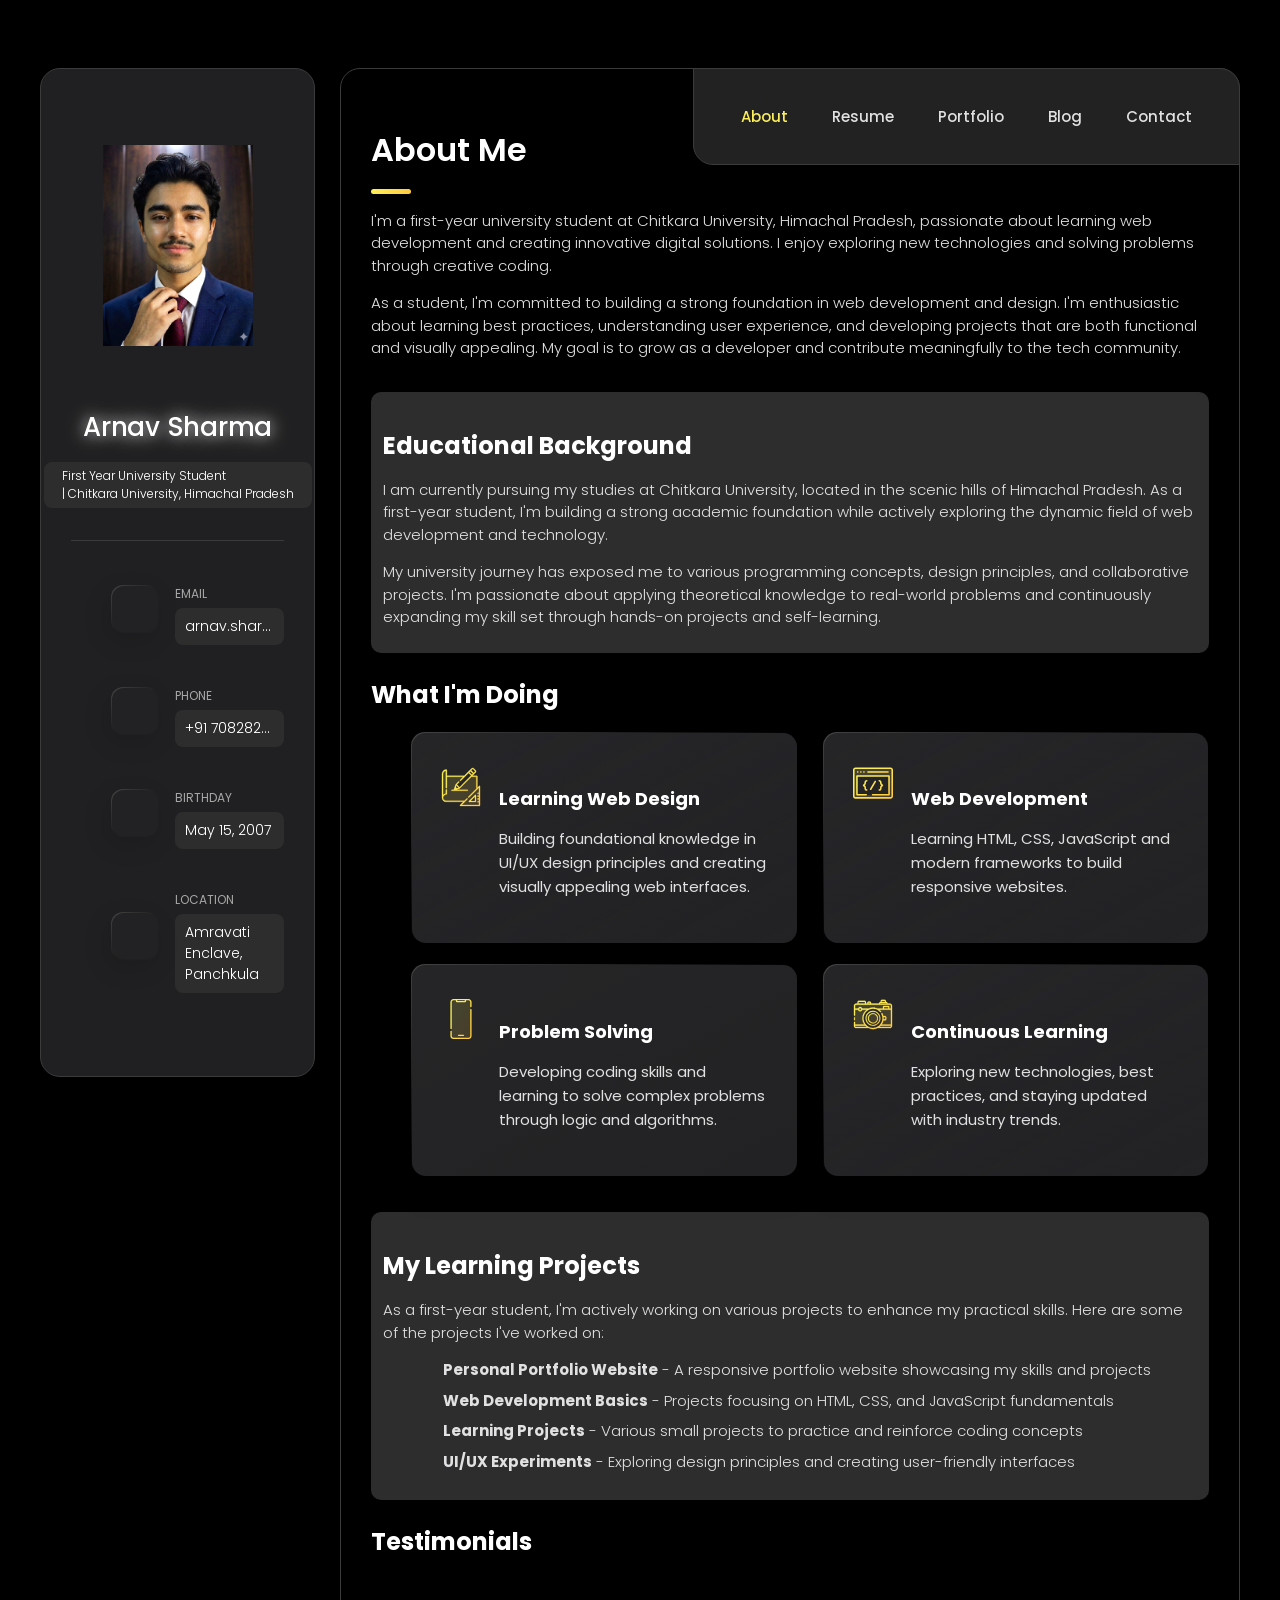
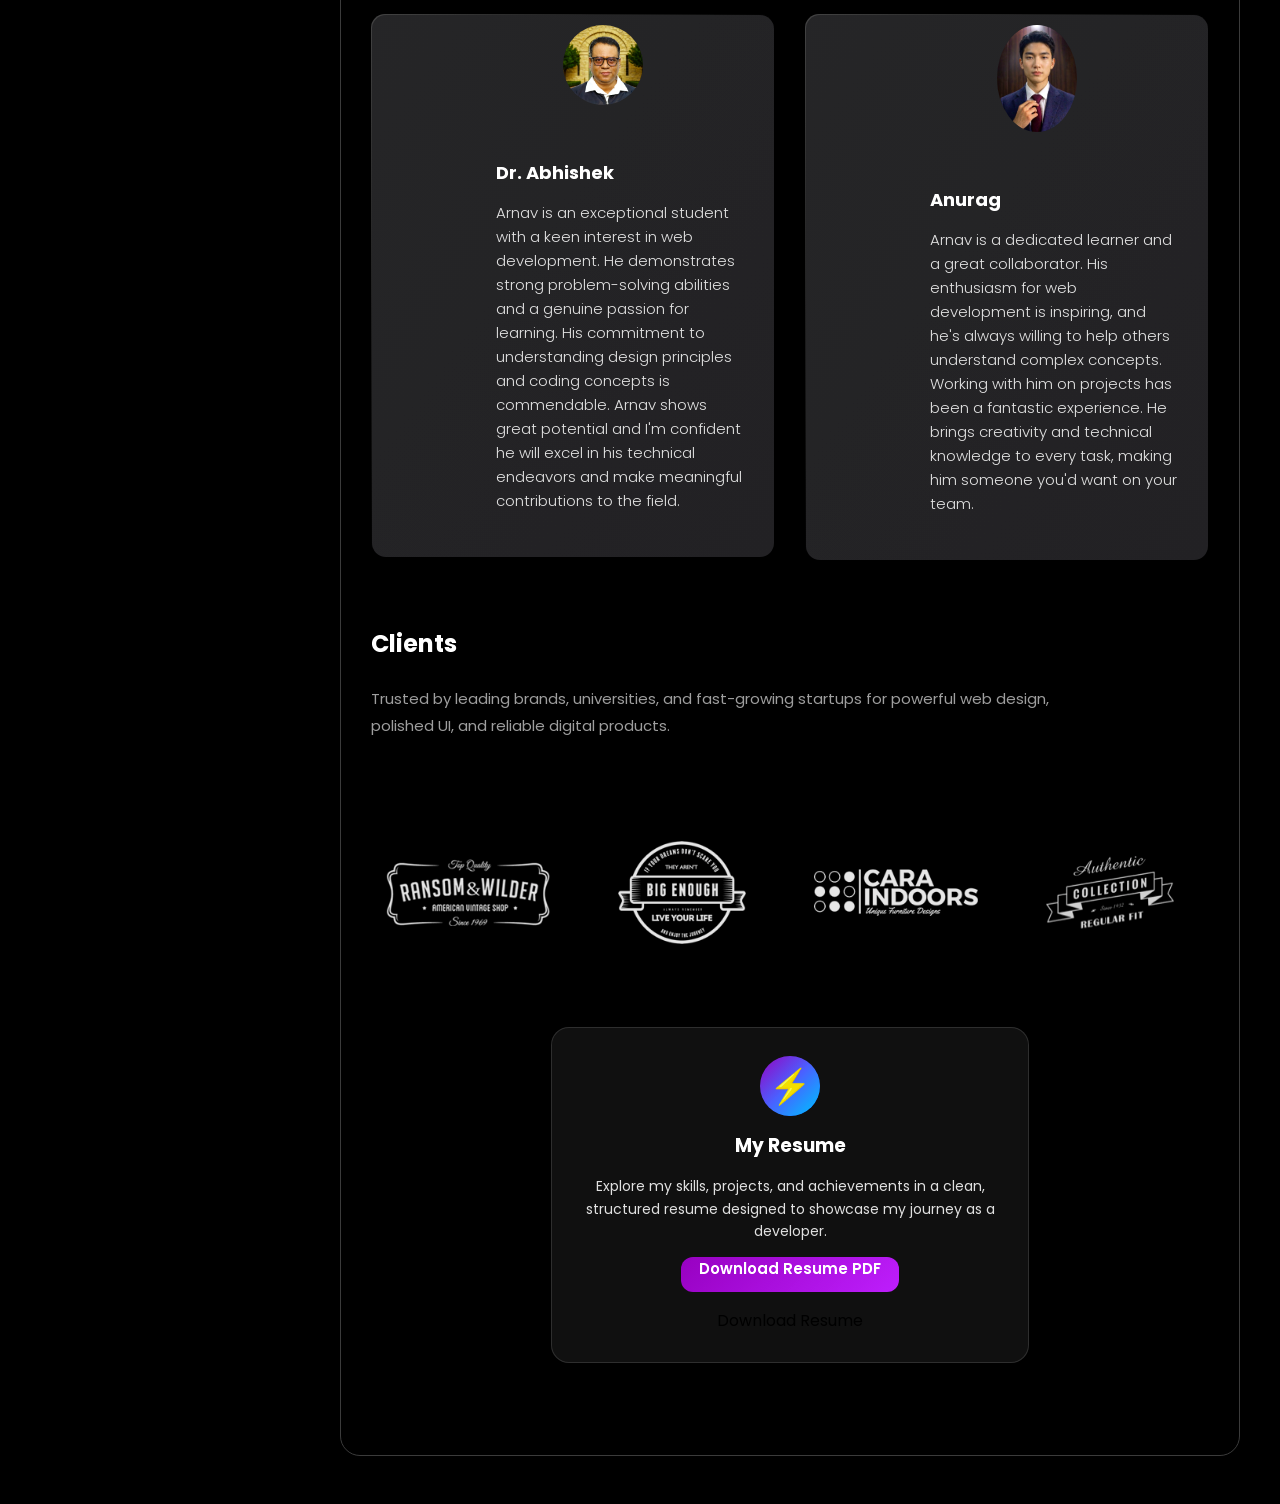
==== commit ebd9514c: "Update index.arnav.html" ====
--- a/index.arnav.html
+++ b/index.arnav.html
@@ -1575,7 +1575,7 @@
               <ion-icon name="logo-whatsapp"></ion-icon>
               <span>WhatsApp</span>
             </a>
-            <a href="#" class="contact-action-btn">
+            <a href="https://www.linkedin.com/feed/" class="contact-action-btn">
               <ion-icon name="logo-linkedin"></ion-icon>
               <span>LinkedIn</span>
             </a>
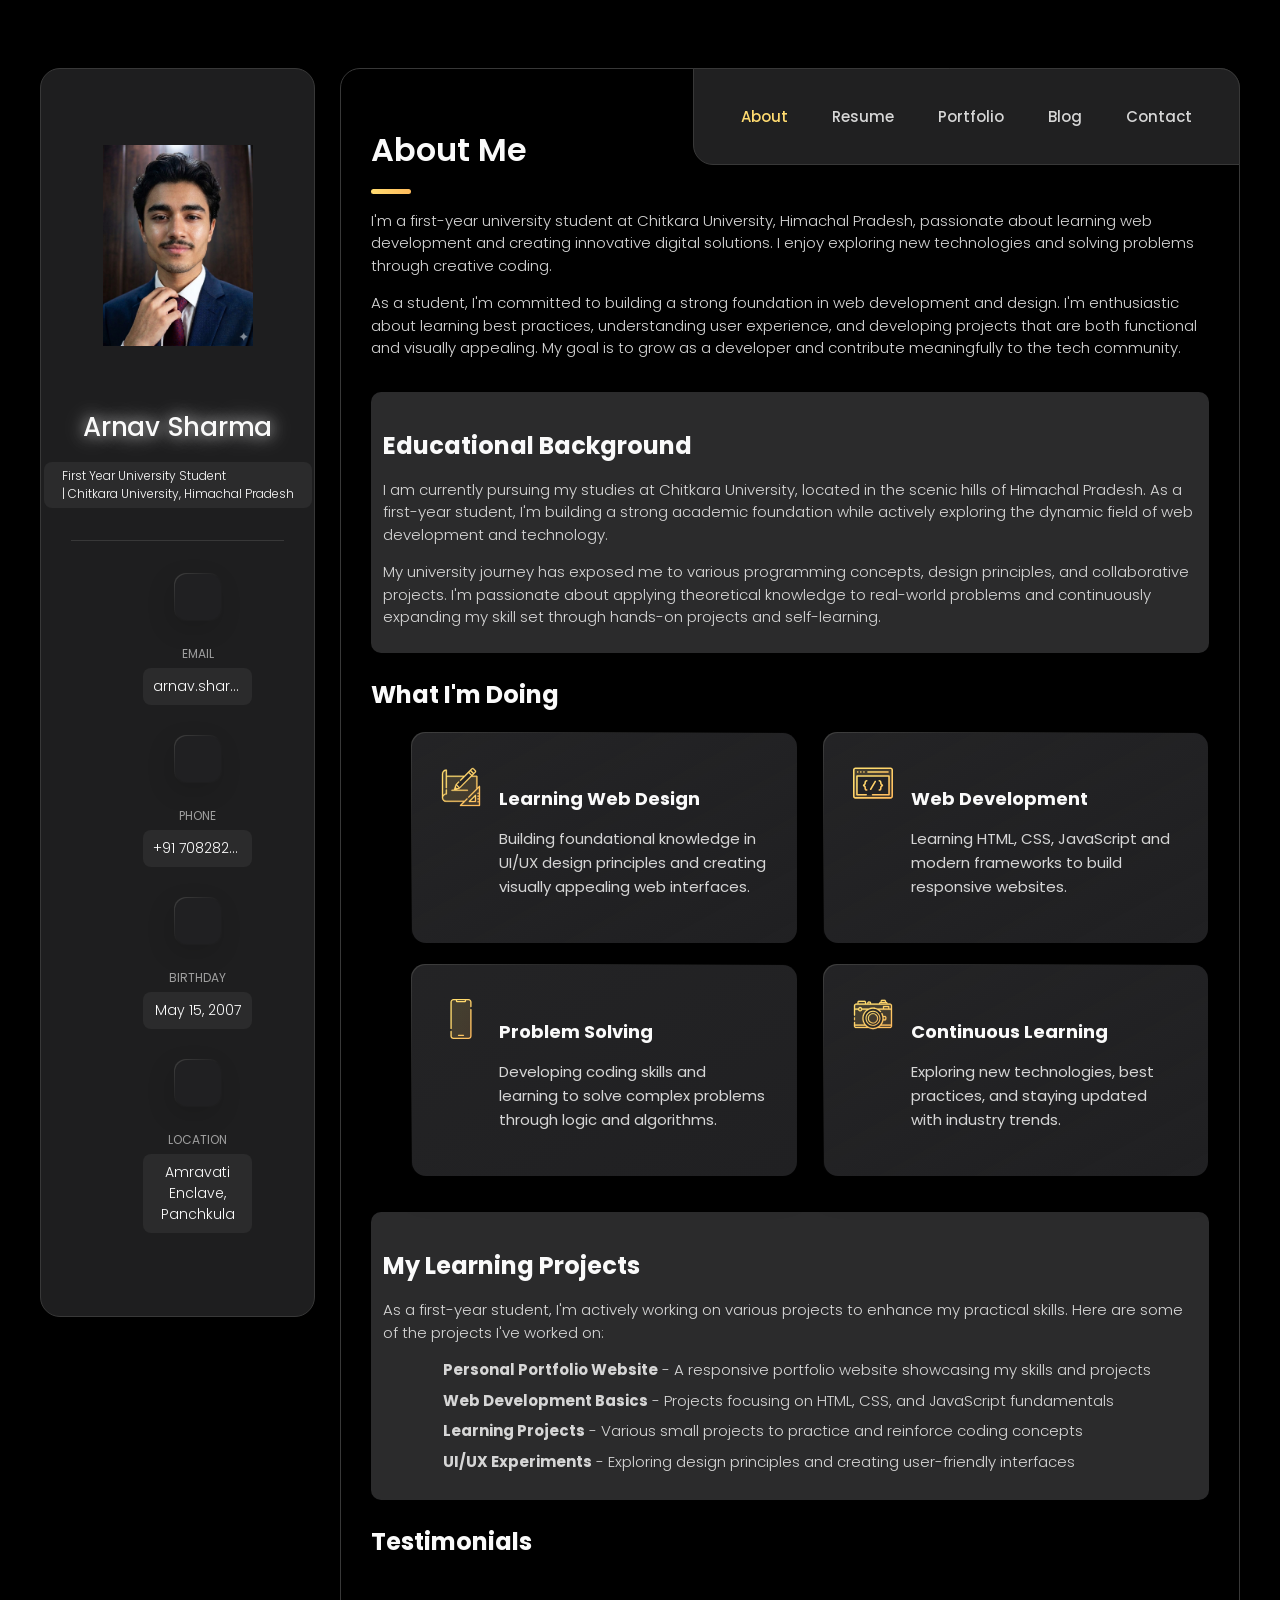
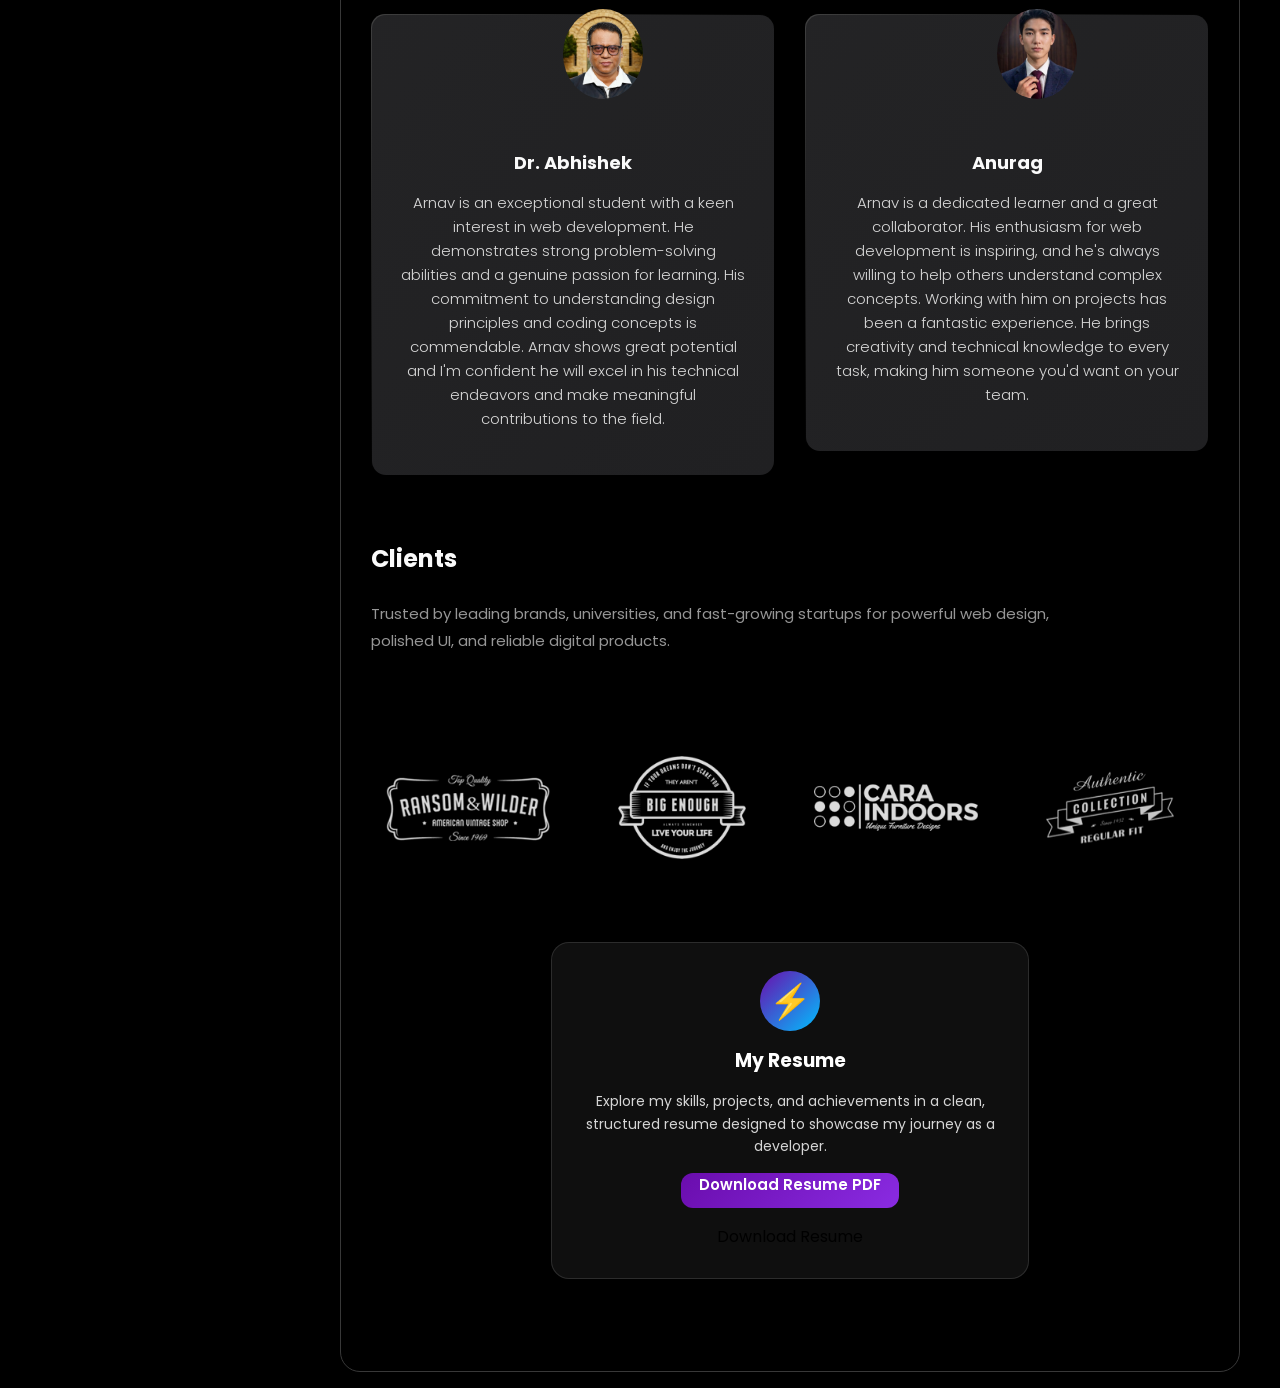
==== commit b5ba7b20: "Add contact form reset and auto navigation functionality" ====
--- a/index.arnav.html
+++ b/index.arnav.html
@@ -1606,7 +1606,7 @@
 
               <textarea name="message" class="form-input" placeholder="Your Message" required data-form-input></textarea>
 
-              <button class="form-btn" type="submit" disabled data-form-btn>
+              <button class="form-btn" type="submit" data-form-btn>
                 <ion-icon name="paper-plane"></ion-icon>
                 <span>Send Message</span>
               </button>
@@ -1668,17 +1668,36 @@
 
 <script>
 /* NAVIGATION CODE (your existing one) */
-navLinks.forEach((link, index) => {
-  link.addEventListener("click", () => {
-
-    pages.forEach(page => page.classList.remove("active"));
-    navLinks.forEach(link => link.classList.remove("active"));
-
+// NAVIGATION FIX
+
+const navigationLinks = document.querySelectorAll("[data-nav-link]");
+const pages = document.querySelectorAll("[data-page]");
+
+navigationLinks.forEach((link, index) => {
+
+  link.addEventListener("click", function () {
+
+    // REMOVE ACTIVE FROM ALL BUTTONS
+    navigationLinks.forEach((nav) => {
+      nav.classList.remove("active");
+    });
+
+    // REMOVE ACTIVE FROM ALL PAGES
+    pages.forEach((page) => {
+      page.classList.remove("active");
+    });
+
+    // ADD ACTIVE ONLY TO CLICKED BUTTON
+    this.classList.add("active");
+
+    // ADD ACTIVE ONLY TO MATCHING PAGE
     pages[index].classList.add("active");
-    link.classList.add("active");
-
+
+    // SCROLL TOP
     window.scrollTo(0, 0);
+
   });
+
 });
 
 /* DOWNLOAD FUNCTION (ADD HERE — same script) */
--- a/assets/css/style.css
+++ b/assets/css/style.css
@@ -229,9 +229,17 @@
 
 html { font-family: var(--ff-poppins); }
 
-body { 
-  background: repeating-linear-gradient(135deg, transparent, transparent 15px, rgba(255,255,255,0.08) 15px, rgba(255,255,255,0.08) 30px), linear-gradient(135deg, hsl(0, 0%, 20%) 0%, hsl(0, 0%, 10%) 100%);
-  filter: hue-rotate(10deg) saturate(1.2) brightness(1.05);
+
+body {
+  background: linear-gradient(
+    135deg,
+    #0f172a,
+    #1e3a8a,
+    #2563eb
+  ) !important;
+
+  background-attachment: fixed;
+  color: white;
 }
 
 
@@ -481,21 +489,39 @@
 }
 
 .contacts-list {
-  display: grid;
-  grid-template-columns: 1fr;
-  gap: 16px;
+  display: flex;
+  flex-direction: column;
+  align-items: center;
+  gap: 20px;
 }
 
 .contact-item {
-  min-width: 100%;
-  display: flex;
+  width: 100%;
+  display: flex;
+  flex-direction: column;
   align-items: center;
-  gap: 16px;
+  justify-content: center;
+  gap: 12px;
+  text-align: center;
 }
 
 .contact-info {
-  max-width: calc(100% - 46px);
-  width: calc(100% - 46px);
+  width: auto;
+  max-width: 100%;
+  text-align: center;
+}
+
+.contact-title,
+.contact-link,
+time,
+address {
+  text-align: center;
+}
+
+.icon-box {
+  display: flex;
+  justify-content: center;
+  align-items: center;
 }
 
 .contact-title {
@@ -705,20 +731,72 @@
   scroll-snap-align: center;
 }
 
+.testimonials-item {
+  min-width: 100%;
+  scroll-snap-align: center;
+  display: flex;
+  justify-content: center;
+}
+
+.testimonials-list {
+  display: flex;
+  gap: 20px;
+  overflow-x: auto;
+  padding: 25px;
+}
+
+.testimonials-item {
+  min-width: calc(50% - 10px);
+  display: flex;
+  justify-content: center;
+}
+
+.testimonials-card {
+  width: 100%;
+  background: #1f1f23;
+  border-radius: 20px;
+  padding: 40px 30px;
+  display: flex;
+  flex-direction: column;
+  align-items: center;
+  text-align: center;
+}
+
 .testimonials-avatar-box {
+  width: 100%;
   display: flex;
   justify-content: center;
-  margin-bottom: 10px;
+  align-items: center;
+  margin-bottom: 20px;
 }
 
 .testimonials-avatar-box img {
+  width: 90px;
+  height: 90px;
   border-radius: 50%;
+  object-fit: cover;
   display: block;
 }
+
+.testimonials-item-title {
+  text-align: center;
+  margin-bottom: 15px;
+}
+
+.testimonials-text {
+  text-align: center;
+}
+
+.testimonials-text {
+  text-align: center !important;
+  margin: 0 auto !important;
+  max-width: 430px;
+  width: 100%;
+}
+
 .testimonials-avatar-box {
-  position: static; /* or remove position:absolute if present */
-}
-
+  margin: 0 auto 20px auto !important;
+}
 .testimonials-item-title { margin-bottom: 7px; margin-left: 95px; }
 
 .testimonials-text {
@@ -1024,56 +1102,90 @@
 
 .skills-list {
   display: grid;
-  grid-template-columns: repeat(auto-fit, minmax(220px, 1fr));
-  gap: 18px;
-  padding: 20px;
+  grid-template-columns: repeat(3, 1fr);
+  gap: 28px;
+  padding: 35px;
+  background: linear-gradient(135deg, #111827, #0f172a);
+  border-radius: 28px;
 }
 
 .skills-item {
-  padding: 24px 22px;
-  border-radius: 22px;
-  background: rgba(255, 255, 255, 0.05);
-  border: 1px solid rgba(255, 255, 255, 0.12);
-  box-shadow: 0 20px 40px rgba(0, 0, 0, 0.08);
-  transition: transform 0.25s ease, border-color 0.25s ease;
+  position: relative;
+  padding: 32px;
+  border-radius: 26px;
+  background: linear-gradient(145deg, #1e293b, #0f172a);
+  border: 1px solid rgba(59, 130, 246, 0.35);
+  box-shadow: 0 20px 45px rgba(0, 0, 0, 0.45);
+  overflow: hidden;
+  transition: 0.35s ease;
+}
+
+.skills-item::before {
+  content: "";
+  position: absolute;
+  inset: -2px;
+  background: linear-gradient(135deg, #38bdf8, #2563eb, #facc15);
+  opacity: 0;
+  z-index: 0;
+  transition: 0.35s ease;
+}
+
+.skills-item:hover::before {
+  opacity: 1;
+}
+
+.skills-item > * {
+  position: relative;
+  z-index: 1;
 }
 
 .skills-item:hover {
-  transform: translateY(-4px);
-  border-color: rgba(255, 255, 255, 0.2);
-}
-
-.skills-item:not(:last-child) { margin-bottom: 0; }
-
-.skills-item .title-wrapper {
-  display: flex;
+  transform: translateY(-10px) scale(1.03);
+  box-shadow: 0 25px 60px rgba(37, 99, 235, 0.45);
+}
+
+.title-wrapper {
+  display: flex;
+  justify-content: space-between;
   align-items: center;
-  justify-content: space-between;
-  gap: 12px;
-  margin-bottom: 16px;
-}
-
-.skills-item .title-wrapper h5 {
-  font-size: var(--fs-4);
-}
-
-.skills-item .title-wrapper data {
-  color: var(--vegas-gold);
-  font-size: var(--fs-4);
-  font-weight: var(--fw-400);
+  margin-bottom: 35px;
+}
+
+.title-wrapper h5 {
+  font-size: 22px;
+  color: #ffffff;
+  font-weight: 700;
+}
+
+.title-wrapper data {
+  font-size: 22px;
+  font-weight: 700;
+  color: #38bdf8;
 }
 
 .skill-progress-bg {
-  background: rgba(255, 255, 255, 0.08);
-  width: 100%;
   height: 12px;
-  border-radius: 999px;
+  background: #334155;
+  border-radius: 50px;
+  overflow: hidden;
 }
 
 .skill-progress-fill {
-  background: linear-gradient(90deg, rgba(255,199,0,1) 0%, rgba(255,141,0,1) 100%);
   height: 100%;
-  border-radius: inherit;
+  border-radius: 50px;
+  background: linear-gradient(90deg, #38bdf8, #2563eb, #facc15);
+  box-shadow: 0 0 18px rgba(56, 189, 248, 0.8);
+}
+@media (max-width: 900px) {
+  .skills-list {
+    grid-template-columns: repeat(2, 1fr);
+  }
+}
+
+@media (max-width: 600px) {
+  .skills-list {
+    grid-template-columns: 1fr;
+  }
 }
 
 
@@ -3347,4 +3459,30 @@
 
 .card:hover .overlay {
   opacity: 1;
-}+}
+.testimonials-item-title {
+  width: 100% !important;
+  text-align: center !important;
+  display: flex !important;
+  justify-content: center !important;
+  align-items: center !important;
+  margin: 15px auto !important;
+}
+
+.testimonials-card {
+  text-align: center !important;
+  align-items: center !important;
+}
+.article-title,
+.timeline .title-wrapper,
+.timeline-title,
+h3,
+h4 {
+  text-align: left !important;
+  justify-content: flex-start !important;
+  margin-left: 0 !important;
+}
+
+.timeline-item {
+  text-align: left !important;
+}
